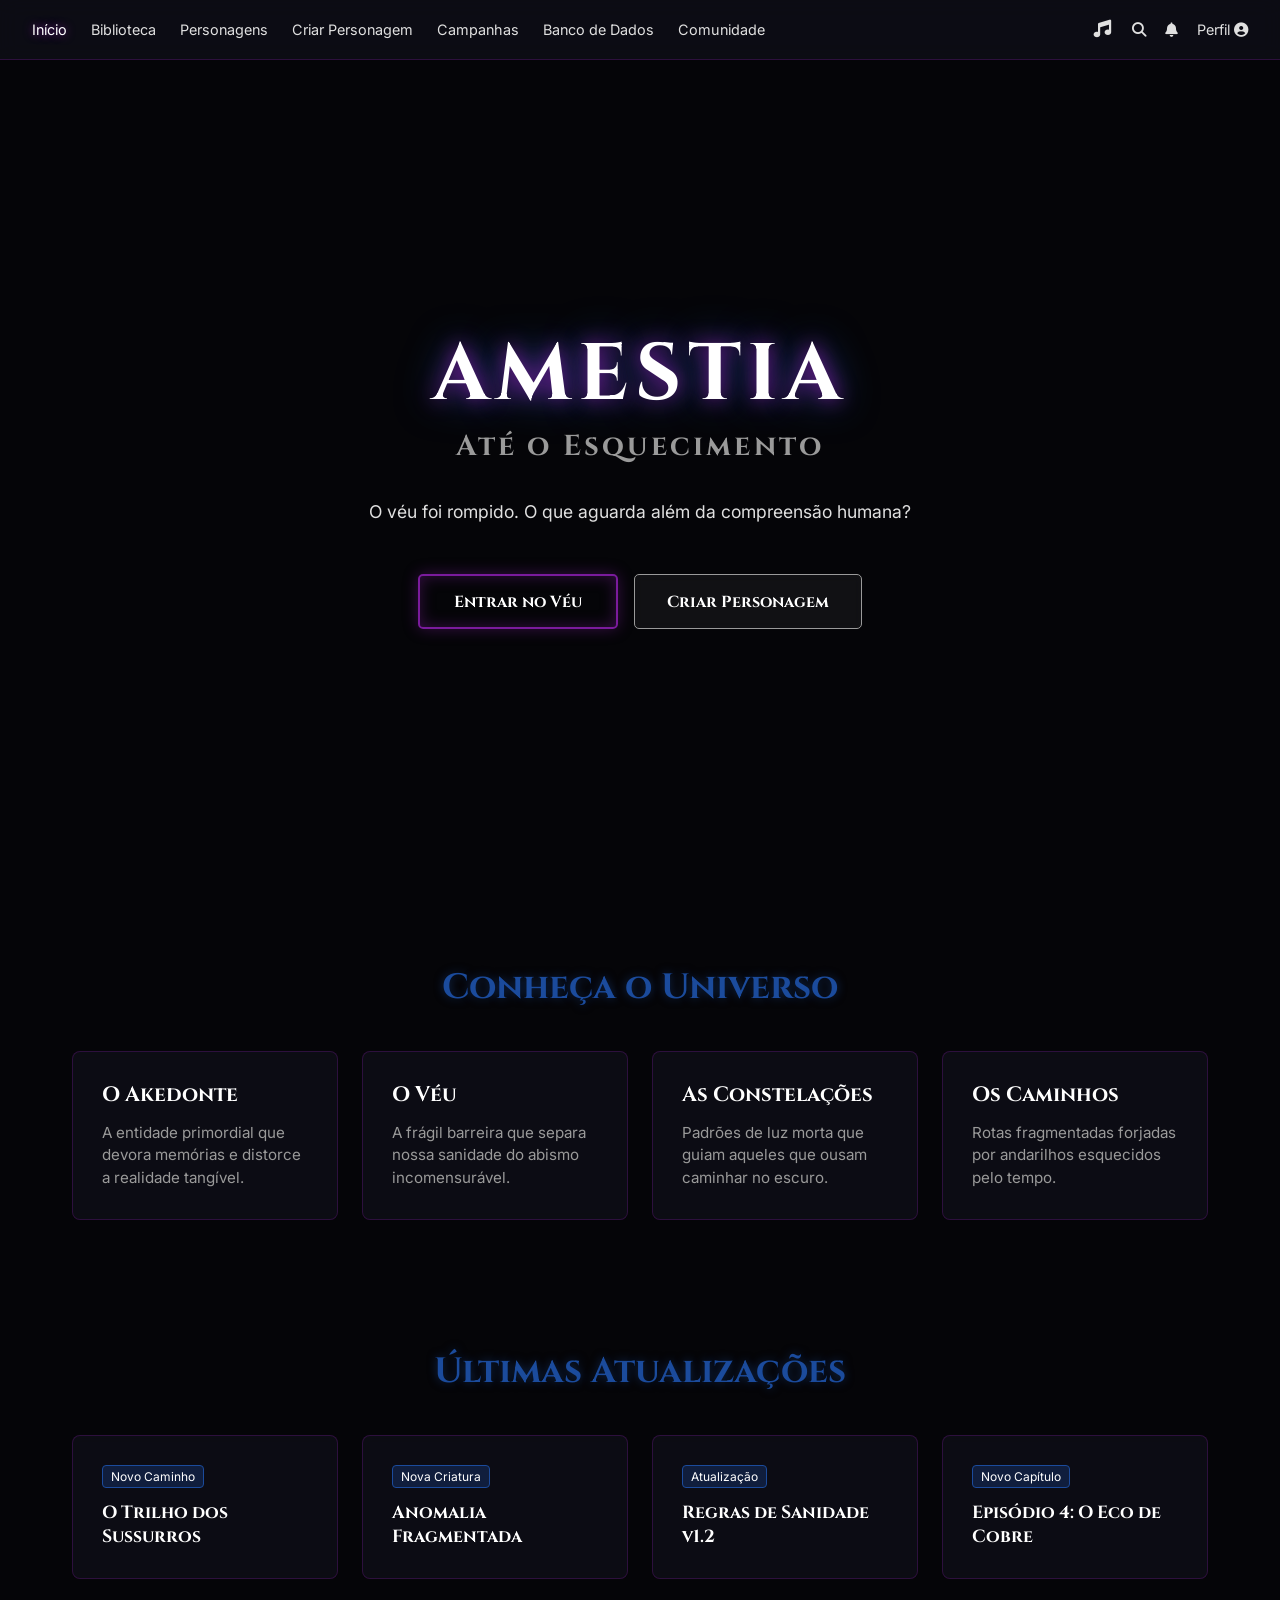
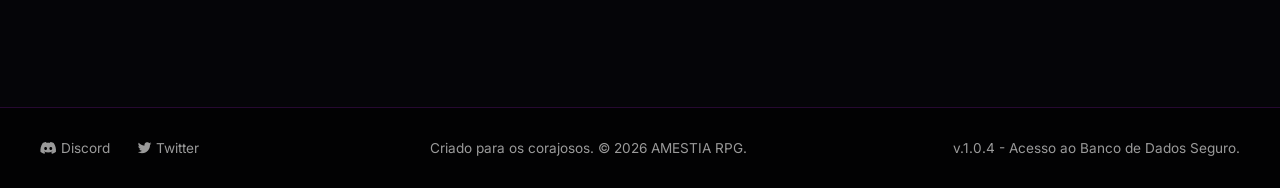
==== index.html @ f8dda33e "Add files via upload Primeiro Upload" ====
<!DOCTYPE html>
<html lang="pt-BR">
<head>
    <meta charset="UTF-8">
    <meta name="viewport" content="width=device-width, initial-scale=1.0">
    <title>AMESTIA - Até o Esquecimento</title>
    <link rel="stylesheet" href="style.css">
    <link href="https://fonts.googleapis.com/css2?family=Cinzel:wght@400;700;900&family=Inter:wght@300;400;600&display=swap" rel="stylesheet">
    <link rel="stylesheet" href="https://cdnjs.cloudflare.com/ajax/libs/font-awesome/6.4.0/css/all.min.css">
</head>
<body>
    <canvas id="particleCanvas"></canvas>

    <audio id="ambientMusic" loop>
        <source src="https://www.soundhelix.com/examples/mp3/SoundHelix-Song-16.mp3" type="audio/mpeg">
        Seu navegador não suporta o elemento de áudio.
    </audio>

<nav class="navbar">
    <div class="nav-left">
    <a href="index.html" class="active" data-lang="nav_inicio">Início</a>
    <a href="Biblioteca.html" data-lang="nav_biblioteca">Biblioteca</a>
    <a href="perfil.html" data-lang="nav_personagens">Personagens</a>
    <a href="Criador.html" data-lang="nav_criar">Criar Personagem</a>
    <a href="Campanhas.html" data-lang="nav_campanhas">Campanhas</a>
    <a href="BancoDeDados.html" data-lang="nav_banco">Banco de Dados</a>
    <a href="Comunidade.html" data-lang="nav_comunidade">Comunidade</a>
</div>
    <div class="nav-right">
        <button id="audioToggle" title="Mutar/Desmutar Música"><i class="fas fa-music"></i></button>
        <a href="#"><i class="fas fa-search"></i></a>
        <a href="#"><i class="fas fa-bell"></i></a>
        <!-- Atualizado para o arquivo da conta do usuário -->
        <a href="usuario.html" class="profile-link" id="nav-profile-link">Perfil <i class="fas fa-user-circle"></i></a>
    </div>
</nav>

    <header class="hero">
        <div class="hero-content">
            <h1 class="logo-title">AMESTIA</h1>
            <h2 class="logo-subtitle">Até o Esquecimento</h2>
            <p class="hero-text">O véu foi rompido. O que aguarda além da compreensão humana?</p>
            <div class="hero-buttons">
                <button class="btn-primary">Entrar no Véu</button>
                <button class="btn-secondary">Criar Personagem</button>
            </div>
        </div>
    </header>

    <section class="lore-section" id="universo">
        <h3 class="section-title">Conheça o Universo</h3>
        <div class="lore-grid">
            <div class="lore-card">
                <h4>O Akedonte</h4>
                <p>A entidade primordial que devora memórias e distorce a realidade tangível.</p>
            </div>
            <div class="lore-card">
                <h4>O Véu</h4>
                <p>A frágil barreira que separa nossa sanidade do abismo incomensurável.</p>
            </div>
            <div class="lore-card">
                <h4>As Constelações</h4>
                <p>Padrões de luz morta que guiam aqueles que ousam caminhar no escuro.</p>
            </div>
            <div class="lore-card">
                <h4>Os Caminhos</h4>
                <p>Rotas fragmentadas forjadas por andarilhos esquecidos pelo tempo.</p>
            </div>
        </div>
    </section>

    <section class="updates-section">
        <h3 class="section-title">Últimas Atualizações</h3>
        <div class="updates-grid">
            <div class="update-card">
                <span class="tag">Novo Caminho</span>
                <h4>O Trilho dos Sussurros</h4>
            </div>
            <div class="update-card">
                <span class="tag">Nova Criatura</span>
                <h4>Anomalia Fragmentada</h4>
            </div>
            <div class="update-card">
                <span class="tag">Atualização</span>
                <h4>Regras de Sanidade v1.2</h4>
            </div>
            <div class="update-card">
                <span class="tag">Novo Capítulo</span>
                <h4>Episódio 4: O Eco de Cobre</h4>
            </div>
        </div>
    </section>

    <footer>
        <div class="footer-content">
            <div class="socials">
                <a href="#"><i class="fab fa-discord"></i> Discord</a>
                <a href="#"><i class="fab fa-twitter"></i> Twitter</a>
            </div>
            <div class="credits">
                <p>Criado para os corajosos. © 2026 AMESTIA RPG.</p>
            </div>
            <div class="version">
                <p>v.1.0.4 - Acesso ao Banco de Dados Seguro.</p>
            </div>
        </div>
    </footer>

    <script src="script.js"></script>
</body>
</html>
---- style.css ----
/* Resets e Variáveis */
* {
    margin: 0;
    padding: 0;
    box-sizing: border-box;
}

:root {
    --bg-color: #050508;
    --text-primary: #e0e0e0;
    --text-secondary: #9a9a9a;
    --accent-purple: #7a1b9c;
    --accent-blue: #1b4b9c;
    --glass-bg: rgba(15, 15, 25, 0.75);
    --glass-border: rgba(122, 27, 156, 0.3);
}

body {
    background-color: var(--bg-color);
    color: var(--text-primary);
    font-family: 'Inter', sans-serif;
    overflow-x: hidden;
}

h1, h2, h3, h4 {
    font-family: 'Cinzel', serif;
}

/* Canvas de Partículas */
#particleCanvas {
    position: fixed;
    top: 0;
    left: 0;
    width: 100vw;
    height: 100vh;
    z-index: -1;
    pointer-events: none;
}

/* Menu Superior (Navbar) */
.navbar {
    position: fixed;
    top: 0;
    width: 100%;
    display: flex;
    justify-content: space-between;
    align-items: center;
    padding: 1.2rem 2rem;
    background: var(--glass-bg);
    backdrop-filter: blur(10px);
    -webkit-backdrop-filter: blur(10px);
    border-bottom: 1px solid var(--glass-border);
    z-index: 100;
}

.nav-left {
    display: flex;
    flex-wrap: wrap;
    gap: 1.5rem;
}

.navbar a {
    color: var(--text-primary);
    text-decoration: none;
    font-size: 0.9rem;
    transition: color 0.3s, text-shadow 0.3s;
}

.navbar a:hover, .navbar a.active {
    color: #fff;
    text-shadow: 0 0 10px var(--accent-purple);
}

.nav-right {
    display: flex;
    align-items: center;
    gap: 1.2rem;
}

.nav-right button {
    background: none;
    border: none;
    color: var(--text-primary);
    cursor: pointer;
    font-size: 1.1rem;
    transition: color 0.3s;
    padding: 0;
}

.nav-right button:hover {
    color: var(--accent-blue);
}

/* Banner Principal */
.hero {
    min-height: 100vh;
    display: flex;
    align-items: center;
    justify-content: center;
    text-align: center;
    padding: 120px 1.5rem 60px 1.5rem;
}

.hero-content {
    width: 100%;
    max-width: 800px;
}

.logo-title {
    font-size: 5rem;
    letter-spacing: 0.4rem;
    color: #fff;
    text-shadow: 0 0 20px var(--accent-purple), 0 0 40px var(--accent-blue);
    line-height: 1.1;
}

.logo-subtitle {
    font-size: 1.8rem;
    letter-spacing: 0.2rem;
    color: var(--text-secondary);
    margin-top: 0.5rem;
    margin-bottom: 2rem;
}

.hero-text {
    font-size: 1.1rem;
    margin-bottom: 3rem;
    max-width: 600px;
    margin-left: auto;
    margin-right: auto;
    line-height: 1.6;
}

/* Botões */
.hero-buttons {
    display: flex;
    gap: 1rem;
    justify-content: center;
    flex-wrap: wrap;
}

button.btn-primary, button.btn-secondary {
    padding: 0.9rem 2rem;
    font-family: 'Cinzel', serif;
    font-size: 1rem;
    font-weight: bold;
    cursor: pointer;
    border-radius: 5px;
    transition: all 0.3s ease;
    min-width: 200px;
}

.btn-primary {
    background: transparent;
    color: #fff;
    border: 2px solid var(--accent-purple);
    box-shadow: 0 0 15px rgba(122, 27, 156, 0.4) inset, 0 0 15px rgba(122, 27, 156, 0.4);
}

.btn-primary:hover {
    background: var(--accent-purple);
    box-shadow: 0 0 30px var(--accent-purple);
}

.btn-secondary {
    background: rgba(255, 255, 255, 0.05);
    color: #fff;
    border: 1px solid var(--text-secondary);
    backdrop-filter: blur(5px);
}

.btn-secondary:hover {
    background: rgba(255, 255, 255, 0.1);
    border-color: #fff;
}

/* Secções Gerais */
.lore-section, .updates-section {
    padding: 4rem 2rem;
    max-width: 1200px;
    margin: 0 auto;
}

.section-title {
    font-size: 2.2rem;
    margin-bottom: 2.5rem;
    text-align: center;
    color: var(--accent-blue);
    text-shadow: 0 0 10px rgba(27, 75, 156, 0.5);
}

/* Grid de Lore e Atualizações */
.lore-grid, .updates-grid {
    display: grid;
    grid-template-columns: repeat(auto-fit, minmax(250px, 1fr));
    gap: 1.5rem;
}

.lore-card, .update-card {
    background: var(--glass-bg);
    border: 1px solid var(--glass-border);
    padding: 1.8rem;
    border-radius: 8px;
    transition: transform 0.3s, box-shadow 0.3s;
    backdrop-filter: blur(5px);
}

.lore-card:hover, .update-card:hover {
    transform: translateY(-5px);
    box-shadow: 0 10px 20px rgba(122, 27, 156, 0.2);
    border-color: var(--accent-purple);
}

.lore-card h4 {
    font-size: 1.3rem;
    margin-bottom: 0.8rem;
    color: #fff;
}

.lore-card p {
    font-size: 0.95rem;
    color: var(--text-secondary);
    line-height: 1.5;
}

.update-card h4 {
    font-size: 1.1rem;
    color: #fff;
}

.update-card .tag {
    display: inline-block;
    font-size: 0.75rem;
    padding: 0.2rem 0.5rem;
    background: rgba(27, 75, 156, 0.3);
    border: 1px solid var(--accent-blue);
    border-radius: 4px;
    margin-bottom: 0.8rem;
    color: #fff;
}

/* Rodapé */
footer {
    border-top: 1px solid var(--glass-border);
    background: #020203;
    padding: 2rem;
    margin-top: 4rem;
}

.footer-content {
    display: flex;
    justify-content: space-between;
    align-items: center;
    max-width: 1200px;
    margin: 0 auto;
    font-size: 0.85rem;
    color: var(--text-secondary);
    gap: 1.5rem;
}

.socials a {
    color: var(--text-secondary);
    text-decoration: none;
    margin-right: 1.5rem;
    transition: color 0.3s;
}

.socials a:hover {
    color: var(--accent-purple);
}

/* ==========================================================================
   REGRAS DE OTIMIZAÇÃO PARA TELEMÓVEIS (MEDIA QUERIES)
   ========================================================================== */

@media (max-width: 768px) {
    /* Ajustes na Navbar para ecrãs pequenos */
    .navbar {
        flex-direction: column;
        gap: 1rem;
        padding: 1rem;
        position: relative; /* Evita sobrepor o conteúdo inicial no telemóvel */
    }

    .nav-left {
        justify-content: center;
        gap: 1rem;
    }

    .navbar a {
        font-size: 0.85rem;
    }

    .nav-right {
        width: 100%;
        justify-content: center;
        border-top: 1px solid rgba(255, 255, 255, 0.1);
        padding-top: 0.8rem;
    }

    /* Redução dos Títulos Principais */
    .hero {
        padding-top: 40px;
        min-height: calc(100vh - 120px);
    }

    .logo-title {
        font-size: 3rem;
        letter-spacing: 0.2rem;
    }

    .logo-subtitle {
        font-size: 1.3rem;
        letter-spacing: 0.1rem;
    }

    .hero-text {
        font-size: 1rem;
        margin-bottom: 2rem;
    }

    /* Botões empilhados em ecrãs muito pequenos */
    .hero-buttons {
        flex-direction: column;
        align-items: center;
    }

    button.btn-primary, button.btn-secondary {
        width: 100%;
        max-width: 280px;
    }

    /* Secções e Grelhas */
    .lore-section, .updates-section {
        padding: 3rem 1.5rem;
    }

    .section-title {
        font-size: 1.8rem;
        margin-bottom: 2rem;
    }

    .lore-grid, .updates-grid {
        grid-template-columns: 1fr; /* Força uma única coluna no telemóvel */
        gap: 1.2rem;
    }

    /* Rodapé Responsivo */
    .footer-content {
        flex-direction: column;
        text-align: center;
        gap: 1rem;
    }

    .socials a {
        margin: 0 0.7rem;
    }
}
/* =========================================
   TEMAS GLOBAIS
   ========================================= */

/* Tema Vermelho e Preto */
body.theme-red-black {
    --bg-color: #050000;
    --accent-purple: #c21807; /* Vermelho Sangue */
    --accent-blue: #5a0000;
    --glass-bg: rgba(15, 0, 0, 0.75);
    --glass-border: rgba(194, 24, 7, 0.3);
}

/* Tema Verde e Preto */
body.theme-green-black {
    --bg-color: #000500;
    --accent-purple: #00b33c; /* Verde Matrix */
    --accent-blue: #004d00;
    --glass-bg: rgba(0, 15, 0, 0.75);
    --glass-border: rgba(0, 179, 60, 0.3);
}

/* Tema Azul e Preto */
body.theme-blue-black {
    --bg-color: #000205;
    --accent-purple: #0073e6; /* Azul Elétrico */
    --accent-blue: #00264d;
    --glass-bg: rgba(0, 5, 15, 0.75);
    --glass-border: rgba(0, 115, 230, 0.3);
}
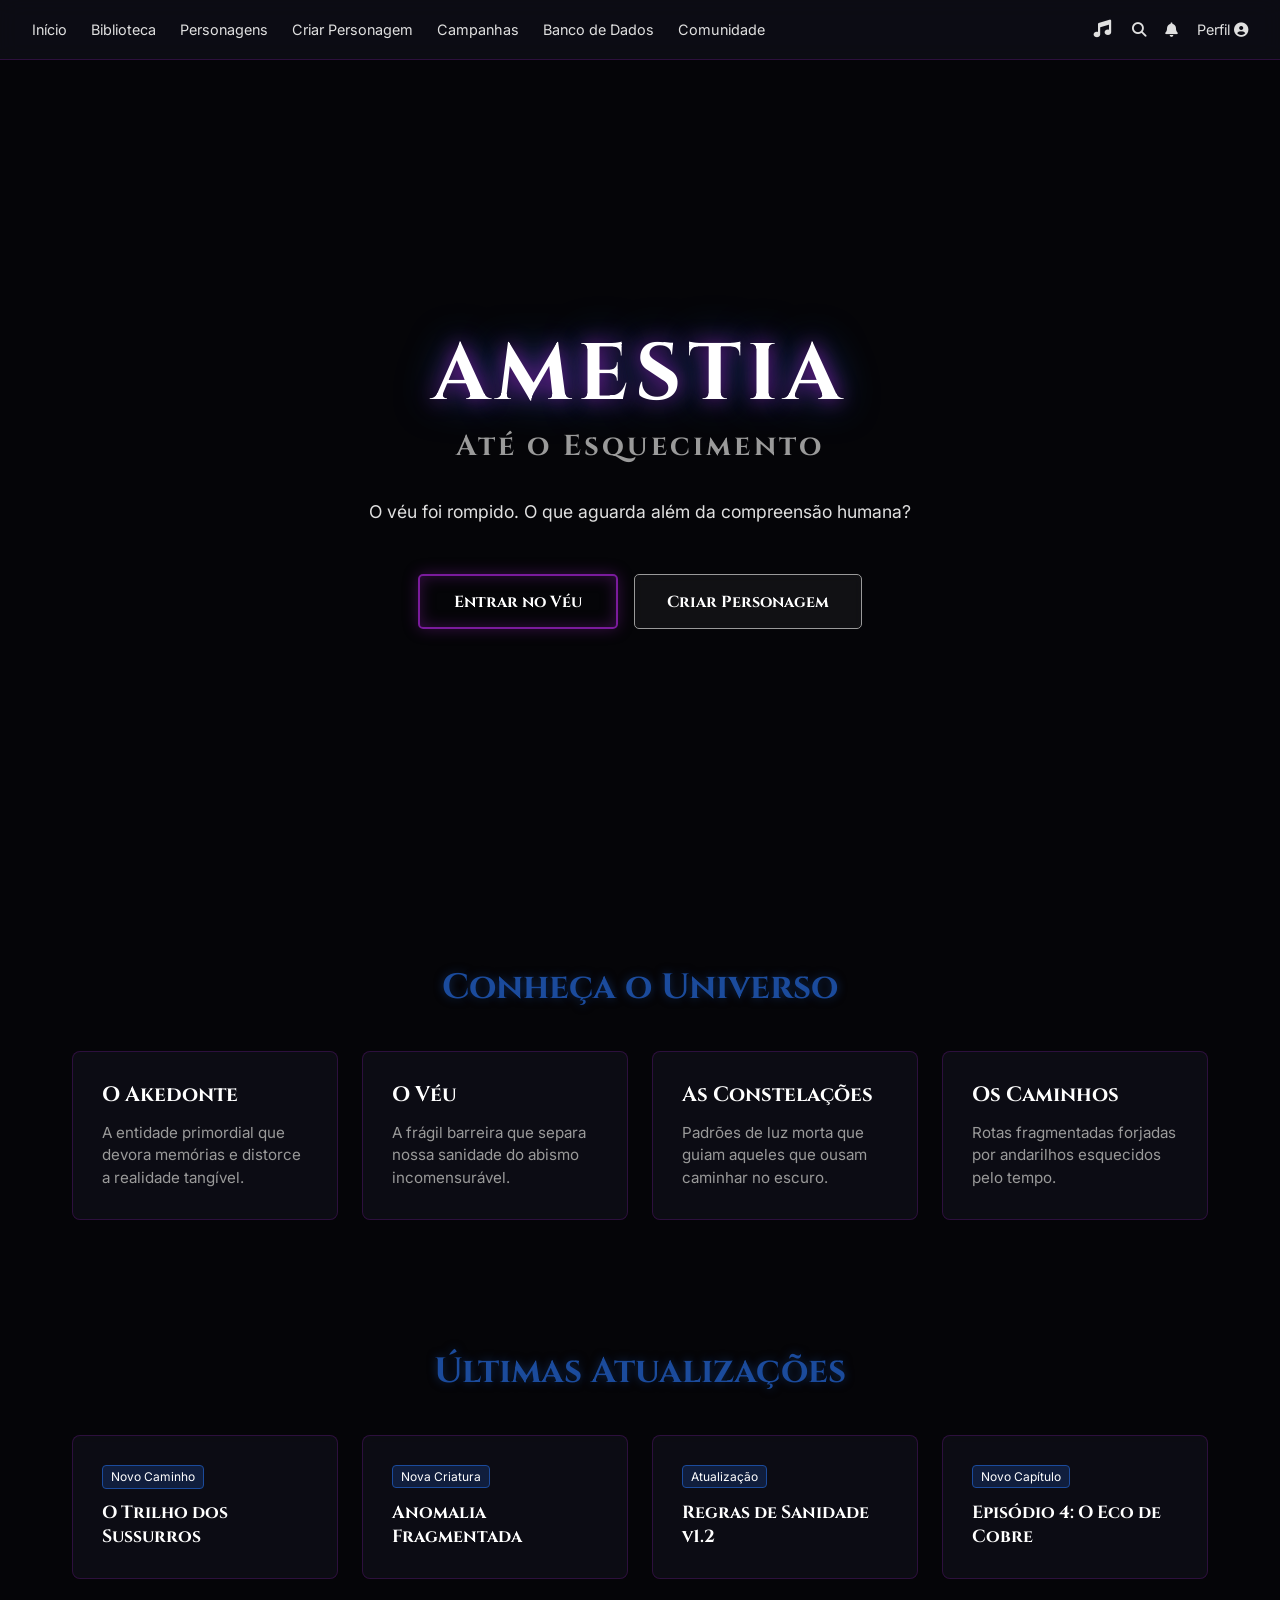
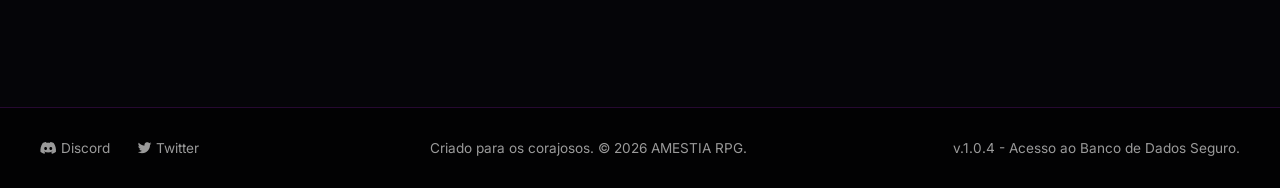
==== commit 09973750: "Add files via upload" ====
--- a/index.html
+++ b/index.html
@@ -16,24 +16,25 @@
         Seu navegador não suporta o elemento de áudio.
     </audio>
 
-<nav class="navbar">
-    <div class="nav-left">
-    <a href="index.html" class="active" data-lang="nav_inicio">Início</a>
-    <a href="Biblioteca.html" data-lang="nav_biblioteca">Biblioteca</a>
-    <a href="perfil.html" data-lang="nav_personagens">Personagens</a>
-    <a href="Criador.html" data-lang="nav_criar">Criar Personagem</a>
-    <a href="Campanhas.html" data-lang="nav_campanhas">Campanhas</a>
-    <a href="BancoDeDados.html" data-lang="nav_banco">Banco de Dados</a>
-    <a href="Comunidade.html" data-lang="nav_comunidade">Comunidade</a>
-</div>
-    <div class="nav-right">
-        <button id="audioToggle" title="Mutar/Desmutar Música"><i class="fas fa-music"></i></button>
-        <a href="#"><i class="fas fa-search"></i></a>
-        <a href="#"><i class="fas fa-bell"></i></a>
-        <!-- Atualizado para o arquivo da conta do usuário -->
-        <a href="usuario.html" class="profile-link" id="nav-profile-link">Perfil <i class="fas fa-user-circle"></i></a>
-    </div>
-</nav>
+    <nav class="navbar">
+        <div class="nav-left">
+            <a href="index.html" data-lang="nav_inicio">Início</a>
+            <a href="biblioteca.html" data-lang="nav_biblioteca">Biblioteca</a>
+            <a href="perfil.html" data-lang="nav_personagens">Personagens</a>
+            <a href="criador.html" data-lang="nav_criar">Criar Personagem</a>
+            <a href="campanhas.html" data-lang="nav_campanhas">Campanhas</a>
+            <a href="bancodedados.html" data-lang="nav_banco">Banco de Dados</a>
+            <a href="comunidade.html" data-lang="nav_comunidade">Comunidade</a>
+        </div>
+        
+        <!-- O bloco nav-right abaixo só precisa existir nas páginas que têm a busca, sino de notificação e o toggle de música, como o seu index.html. -->
+        <div class="nav-right">
+            <button id="audioToggle" title="Mutar/Desmutar Música"><i class="fas fa-music"></i></button>
+            <a href="#"><i class="fas fa-search"></i></a>
+            <a href="#"><i class="fas fa-bell"></i></a>
+            <a href="usuario.html" class="profile-link" id="nav-profile-link">Perfil <i class="fas fa-user-circle"></i></a>
+        </div>
+    </nav>
 
     <header class="hero">
         <div class="hero-content">
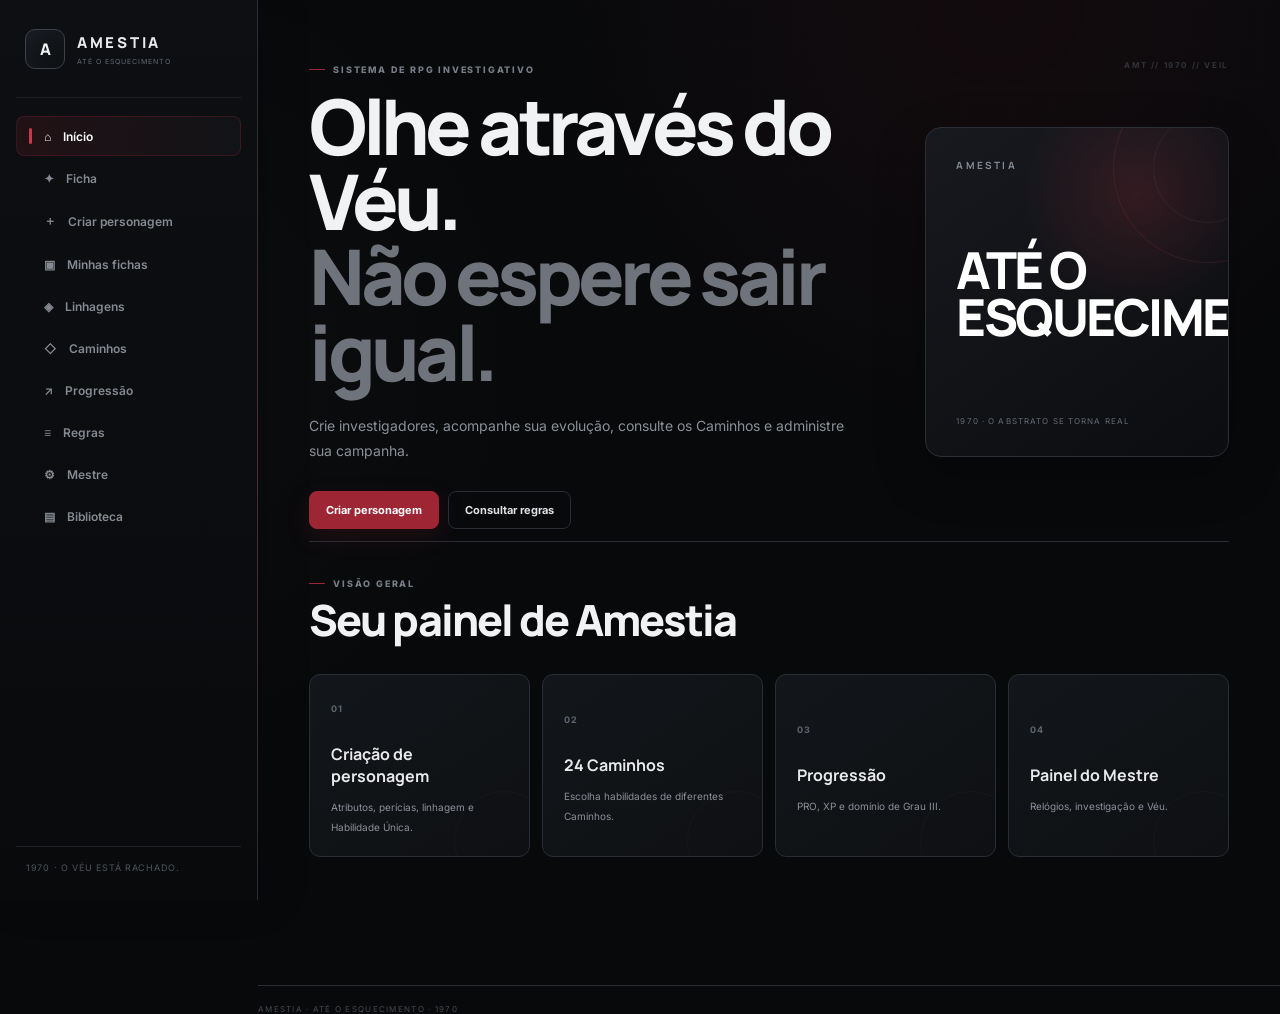
==== commit 4c632119: "Add files via upload" ====
--- a/index.html
+++ b/index.html
@@ -1,112 +1,1464 @@
 <!DOCTYPE html>
 <html lang="pt-BR">
+
 <head>
-    <meta charset="UTF-8">
-    <meta name="viewport" content="width=device-width, initial-scale=1.0">
-    <title>AMESTIA - Até o Esquecimento</title>
-    <link rel="stylesheet" href="style.css">
-    <link href="https://fonts.googleapis.com/css2?family=Cinzel:wght@400;700;900&family=Inter:wght@300;400;600&display=swap" rel="stylesheet">
-    <link rel="stylesheet" href="https://cdnjs.cloudflare.com/ajax/libs/font-awesome/6.4.0/css/all.min.css">
+<meta charset="UTF-8">
+<meta name="viewport" content="width=device-width, initial-scale=1.0">
+
+<title>Amestia — Até o Esquecimento</title>
+
+<link rel="preconnect" href="https://fonts.googleapis.com">
+<link rel="preconnect" href="https://fonts.gstatic.com" crossorigin>
+
+<link
+href="https://fonts.googleapis.com/css2?family=Inter:wght@400;500;600;700&family=Manrope:wght@600;700;800&display=swap"
+rel="stylesheet">
+
+<link rel="stylesheet" href="style.css">
+
 </head>
+
 <body>
-    <canvas id="particleCanvas"></canvas>
-
-    <audio id="ambientMusic" loop>
-        <source src="https://www.soundhelix.com/examples/mp3/SoundHelix-Song-16.mp3" type="audio/mpeg">
-        Seu navegador não suporta o elemento de áudio.
-    </audio>
-
-    <nav class="navbar">
-        <div class="nav-left">
-            <a href="index.html" data-lang="nav_inicio">Início</a>
-            <a href="biblioteca.html" data-lang="nav_biblioteca">Biblioteca</a>
-            <a href="perfil.html" data-lang="nav_personagens">Personagens</a>
-            <a href="criador.html" data-lang="nav_criar">Criar Personagem</a>
-            <a href="campanhas.html" data-lang="nav_campanhas">Campanhas</a>
-            <a href="bancodedados.html" data-lang="nav_banco">Banco de Dados</a>
-            <a href="comunidade.html" data-lang="nav_comunidade">Comunidade</a>
+
+<div class="app">
+
+<!-- =====================================================
+     SIDEBAR
+===================================================== -->
+
+<aside class="sidebar" id="sidebar">
+
+    <div class="brand">
+
+        <div class="brand-mark">
+            A
         </div>
-        
-        <!-- O bloco nav-right abaixo só precisa existir nas páginas que têm a busca, sino de notificação e o toggle de música, como o seu index.html. -->
-        <div class="nav-right">
-            <button id="audioToggle" title="Mutar/Desmutar Música"><i class="fas fa-music"></i></button>
-            <a href="#"><i class="fas fa-search"></i></a>
-            <a href="#"><i class="fas fa-bell"></i></a>
-            <a href="usuario.html" class="profile-link" id="nav-profile-link">Perfil <i class="fas fa-user-circle"></i></a>
+
+        <div>
+            <strong>AMESTIA</strong>
+            <span>ATÉ O ESQUECIMENTO</span>
         </div>
+
+    </div>
+
+
+    <nav class="nav">
+
+        <button class="nav-item active" data-tab="inicio">
+            ⌂
+            <span>Início</span>
+        </button>
+
+        <button class="nav-item" data-tab="ficha">
+            ✦
+            <span>Ficha</span>
+        </button>
+
+        <button class="nav-item" data-tab="criar-personagem">
+            ＋
+            <span>Criar personagem</span>
+        </button>
+
+        <button class="nav-item" data-tab="fichas">
+            ▣
+            <span>Minhas fichas</span>
+        </button>
+
+        <button class="nav-item" data-tab="linhagens">
+            ◈
+            <span>Linhagens</span>
+        </button>
+
+        <button class="nav-item" data-tab="caminhos">
+            ◇
+            <span>Caminhos</span>
+        </button>
+
+        <button class="nav-item" data-tab="progressao">
+            ↗
+            <span>Progressão</span>
+        </button>
+
+        <button class="nav-item" data-tab="regras">
+            ≡
+            <span>Regras</span>
+        </button>
+
+        <button class="nav-item" data-tab="mestre">
+            ⚙
+            <span>Mestre</span>
+        </button>
+
+        <button class="nav-item" data-tab="biblioteca">
+            ▤
+            <span>Biblioteca</span>
+        </button>
+
     </nav>
 
-    <header class="hero">
-        <div class="hero-content">
-            <h1 class="logo-title">AMESTIA</h1>
-            <h2 class="logo-subtitle">Até o Esquecimento</h2>
-            <p class="hero-text">O véu foi rompido. O que aguarda além da compreensão humana?</p>
-            <div class="hero-buttons">
-                <button class="btn-primary">Entrar no Véu</button>
-                <button class="btn-secondary">Criar Personagem</button>
+
+    <div class="sidebar-foot">
+        1970 · O Véu está rachado.
+    </div>
+
+</aside>
+
+
+<!-- =====================================================
+     CONTEÚDO
+===================================================== -->
+
+<main class="main">
+
+<header class="mobile-head">
+
+    <button
+        id="menuBtn"
+        class="icon-btn"
+    >
+        ☰
+    </button>
+
+    <strong>AMESTIA</strong>
+
+    <button
+        class="icon-btn"
+        data-tab="criar-personagem"
+    >
+        ＋
+    </button>
+
+</header>
+
+
+<!-- =====================================================
+     INÍCIO
+===================================================== -->
+
+<section id="inicio" class="tab active">
+
+    <div class="hero">
+
+        <div>
+
+            <span class="eyebrow">
+                SISTEMA DE RPG INVESTIGATIVO
+            </span>
+
+            <h1>
+                Olhe através do Véu.
+                <br>
+                <em>Não espere sair igual.</em>
+            </h1>
+
+            <p>
+                Crie investigadores, acompanhe sua evolução,
+                consulte os Caminhos e administre sua campanha.
+            </p>
+
+            <div class="hero-actions">
+
+                <button
+                    class="btn primary"
+                    data-tab="ficha"
+                >
+                    Criar personagem
+                </button>
+
+                <button
+                    class="btn ghost"
+                    data-tab="regras"
+                >
+                    Consultar regras
+                </button>
+
             </div>
+
         </div>
-    </header>
-
-    <section class="lore-section" id="universo">
-        <h3 class="section-title">Conheça o Universo</h3>
-        <div class="lore-grid">
-            <div class="lore-card">
-                <h4>O Akedonte</h4>
-                <p>A entidade primordial que devora memórias e distorce a realidade tangível.</p>
-            </div>
-            <div class="lore-card">
-                <h4>O Véu</h4>
-                <p>A frágil barreira que separa nossa sanidade do abismo incomensurável.</p>
-            </div>
-            <div class="lore-card">
-                <h4>As Constelações</h4>
-                <p>Padrões de luz morta que guiam aqueles que ousam caminhar no escuro.</p>
-            </div>
-            <div class="lore-card">
-                <h4>Os Caminhos</h4>
-                <p>Rotas fragmentadas forjadas por andarilhos esquecidos pelo tempo.</p>
-            </div>
+
+
+        <div class="hero-card">
+
+            <span>AMESTIA</span>
+
+            <b>
+                ATÉ O
+                <br>
+                ESQUECIMENTO
+            </b>
+
+            <small>
+                1970 · O ABSTRATO SE TORNA REAL
+            </small>
+
         </div>
-    </section>
-
-    <section class="updates-section">
-        <h3 class="section-title">Últimas Atualizações</h3>
-        <div class="updates-grid">
-            <div class="update-card">
-                <span class="tag">Novo Caminho</span>
-                <h4>O Trilho dos Sussurros</h4>
-            </div>
-            <div class="update-card">
-                <span class="tag">Nova Criatura</span>
-                <h4>Anomalia Fragmentada</h4>
-            </div>
-            <div class="update-card">
-                <span class="tag">Atualização</span>
-                <h4>Regras de Sanidade v1.2</h4>
-            </div>
-            <div class="update-card">
-                <span class="tag">Novo Capítulo</span>
-                <h4>Episódio 4: O Eco de Cobre</h4>
-            </div>
+
+    </div>
+
+
+    <div class="section-head">
+
+        <div>
+
+            <span class="eyebrow">
+                VISÃO GERAL
+            </span>
+
+            <h2>
+                Seu painel de Amestia
+            </h2>
+
         </div>
-    </section>
-
-    <footer>
-        <div class="footer-content">
-            <div class="socials">
-                <a href="#"><i class="fab fa-discord"></i> Discord</a>
-                <a href="#"><i class="fab fa-twitter"></i> Twitter</a>
-            </div>
-            <div class="credits">
-                <p>Criado para os corajosos. © 2026 AMESTIA RPG.</p>
-            </div>
-            <div class="version">
-                <p>v.1.0.4 - Acesso ao Banco de Dados Seguro.</p>
-            </div>
-        </div>
-    </footer>
-
-    <script src="script.js"></script>
+
+    </div>
+
+
+    <div class="dashboard-grid">
+
+        <button
+            class="dash-card"
+            data-tab="criar-personagem"
+        >
+
+            <span>01</span>
+
+            <b>
+                Criação de personagem
+            </b>
+
+            <small>
+                Atributos, perícias,
+                linhagem e Habilidade Única.
+            </small>
+
+        </button>
+
+
+        <button
+            class="dash-card"
+            data-tab="caminhos"
+        >
+
+            <span>02</span>
+
+            <b>
+                24 Caminhos
+            </b>
+
+            <small>
+                Escolha habilidades de diferentes Caminhos.
+            </small>
+
+        </button>
+
+
+        <button
+            class="dash-card"
+            data-tab="progressao"
+        >
+
+            <span>03</span>
+
+            <b>
+                Progressão
+            </b>
+
+            <small>
+                PRO, XP e domínio de Grau III.
+            </small>
+
+        </button>
+
+
+        <button
+            class="dash-card"
+            data-tab="mestre"
+        >
+
+            <span>04</span>
+
+            <b>
+                Painel do Mestre
+            </b>
+
+            <small>
+                Relógios, investigação e Véu.
+            </small>
+
+        </button>
+
+    </div>
+
+</section>
+
+
+<!-- =====================================================
+     CRIAÇÃO DE PERSONAGEM
+===================================================== -->
+
+<section id="criar-personagem" class="tab">
+
+<div id="editorBundle" class="editor-bundle">
+
+<div class="section-head">
+
+    <div>
+
+        <span class="eyebrow">
+            INVESTIGADOR
+        </span>
+
+        <h2>
+            Ficha de personagem
+        </h2>
+
+        <p>
+            Todos os valores derivados são recalculados automaticamente.
+        </p>
+
+    </div>
+
+
+    <div class="head-actions">
+
+        <button
+            class="btn ghost"
+            id="newSheet"
+        >
+            Nova ficha
+        </button>
+
+        <button
+            class="btn primary"
+            id="saveSheet"
+        >
+            Salvar
+        </button>
+
+    </div>
+
+</div>
+
+
+<div class="sheet-layout">
+
+
+<div class="sheet-main">
+
+
+<!-- IDENTIDADE -->
+
+<div class="panel">
+
+<div class="panel-title">
+
+    <span>01</span>
+
+    <h3>
+        Identidade
+    </h3>
+
+</div>
+
+
+<div class="grid-2">
+
+<label>
+    Nome
+    <input
+        id="nome"
+        placeholder="Nome do investigador"
+    >
+</label>
+
+
+<label>
+    Jogador
+    <input
+        id="jogador"
+        placeholder="Nome do jogador"
+    >
+</label>
+
+
+<label>
+    Idade
+    <input
+        id="idade"
+        type="number"
+        min="0"
+        placeholder="Idade"
+    >
+</label>
+
+
+<label>
+    Profissão / Histórico
+    <input
+        id="historico"
+        placeholder="Ex.: Jornalista"
+    >
+</label>
+
+
+<label>
+    Linhagem
+
+    <select id="linhagem">
+
+        <option value="">
+            Selecione...
+        </option>
+
+    </select>
+
+</label>
+
+
+<label>
+    Atributo-Guia
+
+    <select id="guia">
+
+        <option value="cognicao">
+            Cognição
+        </option>
+
+        <option value="presenca">
+            Presença
+        </option>
+
+    </select>
+
+</label>
+
+
+<label class="full">
+
+    Descrição
+
+    <textarea
+        id="descricao"
+        rows="4"
+        placeholder="Aparência, personalidade, objetivos..."
+    ></textarea>
+
+</label>
+
+</div>
+
+</div>
+
+
+<!-- ATRIBUTOS -->
+
+<div class="panel">
+
+<div class="panel-title">
+
+    <span>02</span>
+
+    <h3>
+        Atributos
+    </h3>
+
+    <small>
+        9 pontos · máximo 4
+    </small>
+
+</div>
+
+<div
+    id="attrGrid"
+    class="attr-grid"
+></div>
+
+<div
+    id="attrNotice"
+    class="notice"
+></div>
+
+</div>
+
+
+<!-- PERÍCIAS -->
+
+<div class="panel">
+
+<div class="panel-title">
+
+    <span>03</span>
+
+    <h3>
+        Perícias
+    </h3>
+
+    <small>
+        15 pontos · Humanos 18
+    </small>
+
+</div>
+
+<div
+    id="skillGrid"
+    class="skill-grid"
+></div>
+
+<div
+    id="skillNotice"
+    class="notice"
+></div>
+
+</div>
+
+
+<!-- ÂNCORAS -->
+
+<div class="panel">
+
+<div class="panel-title">
+
+    <span>04</span>
+
+    <h3>
+        As três Âncoras
+    </h3>
+
+    <small>
+        Aquilo que mantém o investigador ligado à realidade.
+    </small>
+
+</div>
+
+
+<div class="anchor-grid">
+
+
+<div class="anchor-card">
+
+    <strong>
+        Âncora I
+    </strong>
+
+    <input
+        id="ancora1Nome"
+        placeholder="Nome"
+    >
+
+    <textarea
+        id="ancora1Desc"
+        placeholder="O que representa e por que importa?"
+    ></textarea>
+
+</div>
+
+
+<div class="anchor-card">
+
+    <strong>
+        Âncora II
+    </strong>
+
+    <input
+        id="ancora2Nome"
+        placeholder="Nome"
+    >
+
+    <textarea
+        id="ancora2Desc"
+        placeholder="O que representa e por que importa?"
+    ></textarea>
+
+</div>
+
+
+<div class="anchor-card">
+
+    <strong>
+        Âncora III
+    </strong>
+
+    <input
+        id="ancora3Nome"
+        placeholder="Nome"
+    >
+
+    <textarea
+        id="ancora3Desc"
+        placeholder="O que representa e por que importa?"
+    ></textarea>
+
+</div>
+
+
+</div>
+
+</div>
+
+
+<!-- HABILIDADE ÚNICA -->
+
+<div class="panel">
+
+<div class="panel-title">
+
+    <span>05</span>
+
+    <h3>
+        Habilidade Única
+    </h3>
+
+    <small>
+        Gatilho + Efeito + Tributo
+    </small>
+
+</div>
+
+
+<div class="grid-2">
+
+<label>
+
+    Gatilho
+
+    <textarea
+        id="gatilho"
+        rows="4"
+        placeholder="Quando a habilidade pode ser usada?"
+    ></textarea>
+
+</label>
+
+
+<label>
+
+    Efeito
+
+    <textarea
+        id="efeito"
+        rows="4"
+        placeholder="O que ela faz?"
+    ></textarea>
+
+</label>
+
+
+<label class="full">
+
+    Tributo
+
+    <textarea
+        id="tributo"
+        rows="3"
+        placeholder="Qual é o preço?"
+    ></textarea>
+
+</label>
+
+</div>
+
+</div>
+
+
+<!-- EQUIPAMENTO -->
+
+<div class="panel">
+
+<div class="panel-title">
+
+    <span>06</span>
+
+    <h3>
+        Equipamento
+    </h3>
+
+</div>
+
+
+<textarea
+    id="equipamento"
+    rows="6"
+    placeholder="Armas, itens, ferramentas, relíquias..."
+></textarea>
+
+</div>
+
+
+<!-- RECURSOS ATUAIS -->
+
+<div class="panel">
+
+<div class="panel-title">
+
+    <span>07</span>
+
+    <h3>
+        Recursos atuais
+    </h3>
+
+</div>
+
+
+<div class="resource-grid">
+
+
+<label>
+    PV atual
+    <input
+        id="pvAtual"
+        type="number"
+        min="0"
+    >
+</label>
+
+
+<label>
+    Estabilidade atual
+    <input
+        id="estabilidadeAtual"
+        type="number"
+        min="0"
+    >
+</label>
+
+
+<label>
+    Fluxo atual
+    <input
+        id="fluxoAtual"
+        type="number"
+        min="0"
+    >
+</label>
+
+
+<label>
+    PRO
+    <input
+        id="pro"
+        type="number"
+        min="0"
+    >
+</label>
+
+
+<label>
+    XP
+    <input
+        id="xp"
+        type="number"
+        min="0"
+    >
+</label>
+
+
+</div>
+
+</div>
+
+
+</div>
+
+
+<!-- LADO DIREITO -->
+
+<aside class="sheet-side">
+
+
+<div class="derived-card">
+
+<div class="derived-head">
+
+<span>
+CALCULADO
+</span>
+
+<b>
+Valores derivados
+</b>
+
+</div>
+
+
+<div class="derived-grid">
+
+
+<div>
+<small>PV MÁX.</small>
+<strong id="pvMax">20</strong>
+<em>
+20 + Vigor × 3
+</em>
+</div>
+
+
+<div>
+<small>ESTABILIDADE</small>
+<strong id="estabilidadeMax">20</strong>
+<em>
+20 + Vontade × 2 + Cognição
+</em>
+</div>
+
+
+<div>
+<small>FLUXO</small>
+<strong id="fluxoMax">10</strong>
+<em id="fluxoFormula">
+10 + Cognição × 2
+</em>
+</div>
+
+
+<div>
+<small>DEFESA</small>
+<strong id="defesa">8</strong>
+<em>
+8 + Agilidade + Proteção
+</em>
+</div>
+
+
+<div>
+<small>INICIATIVA</small>
+<strong id="iniciativa">
+1d20 + 0
+</strong>
+<em>
+1d20 + Percepção + Prontidão
+</em>
+</div>
+
+
+<div>
+<small>MOVIMENTO</small>
+<strong id="movimento">
+8 m
+</strong>
+<em>
+8 + Agilidade
+</em>
+</div>
+
+
+</div>
+
+</div>
+
+
+<div class="derived-card compact">
+
+<div class="derived-head">
+
+<span>
+LINHAGEM
+</span>
+
+<b id="lineageTitle">
+Nenhuma
+</b>
+
+</div>
+
+<p id="lineageText">
+Selecione uma linhagem.
+</p>
+
+</div>
+
+
+<div class="derived-card compact">
+
+<div class="derived-head">
+
+<span>
+CAMINHOS
+</span>
+
+<b id="grausIII">
+0 / 2
+</b>
+
+</div>
+
+<p>
+Você pode aprender habilidades de vários Caminhos,
+mas apenas dois podem alcançar o Grau III.
+</p>
+
+<button
+class="btn ghost full-btn"
+data-tab="progressao"
+>
+Gerenciar progressão
+</button>
+
+</div>
+
+
+</aside>
+
+</div>
+
+</div>
+
+</section>
+
+
+<!-- =====================================================
+     FICHA / VISUALIZAÇÃO
+===================================================== -->
+
+<section id="ficha" class="tab">
+
+<div class="section-head">
+    <div>
+        <span class="eyebrow">INVESTIGADOR</span>
+        <h2>Ficha de personagem</h2>
+        <p>Visualização da ficha atual. Você pode editar diretamente esta tela.</p>
+    </div>
+
+    <div class="head-actions">
+
+        <button
+            class="btn ghost"
+            id="backToSheets"
+        >
+            Minhas fichas
+        </button>
+
+        <button
+            class="btn primary"
+            id="editSheet"
+        >
+            Editar ficha
+        </button>
+
+    </div>
+</div>
+
+
+<div
+    id="sheetViewer"
+    class="sheet-viewer"
+></div>
+
+
+<div
+    id="sheetEditorMount"
+    class="sheet-editor-mount"
+></div>
+
+</section>
+
+
+<!-- =====================================================
+     FICHAS
+===================================================== -->
+
+<section id="fichas" class="tab">
+
+<div class="section-head">
+
+<div>
+
+<span class="eyebrow">
+ARQUIVO PESSOAL
+</span>
+
+<h2>
+Minhas fichas
+</h2>
+
+<p>
+Fichas armazenadas neste dispositivo.
+</p>
+
+</div>
+
+<button
+class="btn primary"
+data-tab="criar-personagem"
+>
+＋ Nova ficha
+</button>
+
+</div>
+
+
+<div
+id="savedSheets"
+class="saved-grid"
+></div>
+
+</section>
+
+
+<!-- =====================================================
+     LINHAGENS
+===================================================== -->
+
+<section id="linhagens" class="tab">
+
+<div class="section-head">
+
+<div>
+
+<span class="eyebrow">
+ORIGENS
+</span>
+
+<h2>
+Linhagens
+</h2>
+
+<p>
+A linhagem define aquilo que o personagem é.
+</p>
+
+</div>
+
+</div>
+
+
+<div
+id="lineageGrid"
+class="catalog-grid"
+></div>
+
+</section>
+
+
+<!-- =====================================================
+     CAMINHOS
+===================================================== -->
+
+<section id="caminhos" class="tab">
+
+<div class="section-head">
+
+<div>
+
+<span class="eyebrow">
+APOTEOSE
+</span>
+
+<h2>
+Os 24 Caminhos
+</h2>
+
+<p>
+Conheça os Caminhos e consulte suas habilidades.
+</p>
+
+</div>
+
+</div>
+
+
+<div class="path-toolbar">
+
+<input
+id="pathSearch"
+placeholder="Pesquisar Caminho ou habilidade..."
+>
+
+
+<select id="pathGradeFilter">
+
+<option value="all">
+Todos os Graus
+</option>
+
+<option value="I">
+Grau I
+</option>
+
+<option value="II">
+Grau II
+</option>
+
+<option value="III">
+Grau III
+</option>
+
+</select>
+
+</div>
+
+
+<div
+id="pathGrid"
+class="path-grid"
+></div>
+
+</section>
+
+
+<!-- =====================================================
+     PROGRESSÃO
+===================================================== -->
+
+<section id="progressao" class="tab">
+
+<div class="section-head">
+
+<div>
+
+<span class="eyebrow">
+EVOLUÇÃO
+</span>
+
+<h2>
+Progressão
+</h2>
+
+<p>
+Gaste PRO para adquirir habilidades dos Caminhos.
+</p>
+
+</div>
+
+</div>
+
+
+<div class="progress-header">
+
+<div class="progress-resource">
+
+<span>
+PRO DISPONÍVEL
+</span>
+
+<strong id="progressPRO">
+0
+</strong>
+
+</div>
+
+
+<div class="progress-resource">
+
+<span>
+GRAUS III
+</span>
+
+<strong id="progressIII">
+0 / 2
+</strong>
+
+</div>
+
+</div>
+
+
+<div
+id="progressPathGrid"
+class="progress-path-grid"
+></div>
+
+</section>
+
+
+<!-- =====================================================
+     REGRAS
+===================================================== -->
+
+<section id="regras" class="tab">
+
+<div class="section-head">
+
+<div>
+
+<span class="eyebrow">
+CONSULTA
+</span>
+
+<h2>
+Regras de Amestia
+</h2>
+
+<p>
+Consulta rápida das regras.
+</p>
+
+</div>
+
+</div>
+
+
+<div class="rule-layout">
+
+<div
+id="ruleNav"
+class="rule-nav"
+></div>
+
+<div
+id="ruleContent"
+class="rule-content"
+></div>
+
+</div>
+
+</section>
+
+
+<!-- =====================================================
+     MESTRE
+===================================================== -->
+
+<section id="mestre" class="tab">
+
+<div class="section-head">
+
+<div>
+
+<span class="eyebrow">
+MESTRE
+</span>
+
+<h2>
+Painel do Mestre
+</h2>
+
+<p>
+Ferramentas para conduzir investigações.
+</p>
+
+</div>
+
+</div>
+
+
+<!-- DENSIDADE -->
+
+<div class="panel">
+
+<div class="panel-title">
+
+<span>
+01
+</span>
+
+<h3>
+Densidade do Véu
+</h3>
+
+</div>
+
+
+<div class="veil-control">
+
+<button
+class="veil-btn"
+data-veil="-1"
+>
+−
+</button>
+
+
+<strong id="veilLevel">
+DV 0
+</strong>
+
+
+<button
+class="veil-btn"
+data-veil="1"
+>
++
+</button>
+
+</div>
+
+
+<p id="veilDescription">
+Realidade normal.
+</p>
+
+</div>
+
+
+<!-- RELÓGIOS -->
+
+<div class="panel">
+
+<div class="panel-title">
+
+<span>
+02
+</span>
+
+<h3>
+Relógios das Sombras
+</h3>
+
+</div>
+
+
+<div class="clock-create">
+
+<input
+id="clockName"
+placeholder="Nome do relógio"
+>
+
+
+<select id="clockSize">
+
+<option value="4">
+4 segmentos
+</option>
+
+<option value="6">
+6 segmentos
+</option>
+
+<option value="8">
+8 segmentos
+</option>
+
+</select>
+
+
+<button
+id="createClock"
+class="btn primary"
+>
+Criar
+</button>
+
+</div>
+
+
+<div
+id="clockGrid"
+class="clock-grid"
+></div>
+
+</div>
+
+
+<!-- INVESTIGAÇÃO -->
+
+<div class="panel">
+
+<div class="panel-title">
+
+<span>
+03
+</span>
+
+<h3>
+Investigação
+</h3>
+
+</div>
+
+
+<div class="investigation-grid">
+
+<label>
+Mistério
+<textarea
+id="misterio"
+rows="4"
+></textarea>
+</label>
+
+
+<label>
+Ameaça
+<textarea
+id="ameaca"
+rows="4"
+></textarea>
+</label>
+
+
+<label>
+Pistas essenciais
+<textarea
+id="pistas"
+rows="4"
+></textarea>
+</label>
+
+
+<label>
+Consequência
+<textarea
+id="consequencia"
+rows="4"
+></textarea>
+</label>
+
+</div>
+
+</div>
+
+
+</section>
+
+
+<!-- =====================================================
+     BIBLIOTECA
+===================================================== -->
+
+<section id="biblioteca" class="tab">
+
+<div class="section-head">
+
+<div>
+
+<span class="eyebrow">
+ARQUIVO
+</span>
+
+<h2>
+Biblioteca
+</h2>
+
+<p>
+Consulta organizada do livro.
+</p>
+
+</div>
+
+</div>
+
+
+<div
+id="libraryGrid"
+class="library-grid"
+></div>
+
+</section>
+
+
+<footer>
+
+AMESTIA · ATÉ O ESQUECIMENTO · 1970
+
+</footer>
+
+
+</main>
+
+</div>
+
+
+<!-- =====================================================
+     JAVASCRIPT
+===================================================== -->
+
+<script src="dados.js"></script>
+<script src="caminhos.js"></script>
+<script src="ficha.js"></script>
+<script src="mestre.js"></script>
+<script src="app.js"></script>
+
 </body>
-</html>
+
+</html>
--- a/style.css
+++ b/style.css
@@ -1,388 +1,2368 @@
-/* Resets e Variáveis */
-* {
+/* =========================================================
+   AMESTIA — INTERFACE // ARQUIVO DO VÉU
+   Redesign visual completo
+========================================================= */
+
+*,
+*::before,
+*::after {
+    box-sizing: border-box;
+}
+
+:root {
+    --bg: #08090b;
+    --bg-soft: #0d0f12;
+    --surface: #111317;
+    --surface-2: #15181d;
+    --surface-3: #191d23;
+    --text: #e8e9eb;
+    --muted: #8b9098;
+    --muted-2: #626872;
+    --line: #292d34;
+    --line-soft: #1d2026;
+    --accent: #9e2634;
+    --accent-bright: #c53b4a;
+    --accent-soft: rgba(158, 38, 52, .13);
+    --dark: #0b0c0f;
+    --max: 1480px;
+    --radius: 12px;
+    --shadow: 0 18px 50px rgba(0,0,0,.28);
+}
+
+html {
+    background: var(--bg);
+    color-scheme: dark;
+    scroll-behavior: smooth;
+}
+
+body {
     margin: 0;
-    padding: 0;
-    box-sizing: border-box;
-}
-
-:root {
-    --bg-color: #050508;
-    --text-primary: #e0e0e0;
-    --text-secondary: #9a9a9a;
-    --accent-purple: #7a1b9c;
-    --accent-blue: #1b4b9c;
-    --glass-bg: rgba(15, 15, 25, 0.75);
-    --glass-border: rgba(122, 27, 156, 0.3);
-}
-
-body {
-    background-color: var(--bg-color);
-    color: var(--text-primary);
-    font-family: 'Inter', sans-serif;
-    overflow-x: hidden;
-}
-
-h1, h2, h3, h4 {
-    font-family: 'Cinzel', serif;
-}
-
-/* Canvas de Partículas */
-#particleCanvas {
+    min-height: 100vh;
+    background:
+        radial-gradient(circle at 78% 0%, rgba(158,38,52,.07), transparent 28rem),
+        radial-gradient(circle at 10% 35%, rgba(255,255,255,.018), transparent 26rem),
+        var(--bg);
+    color: var(--text);
+    font-family: Inter, system-ui, sans-serif;
+}
+
+body::before {
+    content: "";
     position: fixed;
+    inset: 0;
+    pointer-events: none;
+    opacity: .025;
+    background-image:
+        linear-gradient(rgba(255,255,255,.4) 1px, transparent 1px),
+        linear-gradient(90deg, rgba(255,255,255,.4) 1px, transparent 1px);
+    background-size: 42px 42px;
+    mask-image: linear-gradient(to bottom, black, transparent 80%);
+    z-index: 0;
+}
+
+button,
+input,
+select,
+textarea {
+    font: inherit;
+}
+
+button {
+    -webkit-tap-highlight-color: transparent;
+}
+
+.app {
+    display: flex;
+    min-height: 100vh;
+    position: relative;
+    z-index: 1;
+}
+
+/* =========================================================
+   SIDEBAR
+========================================================= */
+
+.sidebar {
+    width: 258px;
+    position: fixed;
+    inset: 0 auto 0 0;
+    background:
+        linear-gradient(180deg, #0d0f12 0%, #090a0c 100%);
+    color: var(--text);
+    padding: 24px 16px;
+    display: flex;
+    flex-direction: column;
+    z-index: 50;
+    border-right: 1px solid var(--line);
+    box-shadow: 12px 0 40px rgba(0,0,0,.16);
+}
+
+.sidebar::after {
+    content: "";
+    position: absolute;
     top: 0;
-    left: 0;
-    width: 100vw;
-    height: 100vh;
-    z-index: -1;
-    pointer-events: none;
-}
-
-/* Menu Superior (Navbar) */
-.navbar {
-    position: fixed;
+    right: -1px;
+    width: 1px;
+    height: 100%;
+    background: linear-gradient(
+        transparent,
+        var(--accent),
+        transparent
+    );
+    opacity: .35;
+}
+
+.brand {
+    display: flex;
+    align-items: center;
+    gap: 12px;
+    padding: 5px 9px 28px;
+    border-bottom: 1px solid var(--line-soft);
+}
+
+.brand-mark {
+    width: 40px;
+    height: 40px;
+    border: 1px solid #3c4149;
+    border-radius: 10px;
+    display: grid;
+    place-items: center;
+    background:
+        linear-gradient(135deg, #171a20, #0c0e11);
+    color: #f1f1f2;
+    font: 800 16px Manrope, sans-serif;
+    box-shadow: inset 0 0 20px rgba(255,255,255,.025);
+}
+
+.brand strong {
+    display: block;
+    font: 800 15px Manrope, sans-serif;
+    letter-spacing: .18em;
+}
+
+.brand span {
+    display: block;
+    color: var(--muted-2);
+    font-size: 7px;
+    letter-spacing: .14em;
+    margin-top: 4px;
+}
+
+.nav {
+    display: grid;
+    gap: 3px;
+    margin-top: 18px;
+}
+
+.nav-item {
+    position: relative;
+    border: 1px solid transparent;
+    background: transparent;
+    color: #858a92;
+    text-align: left;
+    padding: 11px 12px;
+    border-radius: 8px;
+    display: flex;
+    gap: 12px;
+    align-items: center;
+    font: 600 12px Inter, sans-serif;
+    cursor: pointer;
+    transition:
+        background .18s ease,
+        color .18s ease,
+        border-color .18s ease,
+        transform .18s ease;
+}
+
+.nav-item::before {
+    content: "";
+    width: 3px;
+    height: 0;
+    border-radius: 3px;
+    background: var(--accent-bright);
+    transition: height .18s ease;
+}
+
+.nav-item:hover {
+    background: rgba(255,255,255,.035);
+    color: #d9dce0;
+    border-color: var(--line-soft);
+}
+
+.nav-item.active {
+    background: linear-gradient(
+        90deg,
+        rgba(158,38,52,.15),
+        rgba(255,255,255,.025)
+    );
+    color: #fff;
+    border-color: rgba(158,38,52,.25);
+}
+
+.nav-item.active::before {
+    height: 16px;
+}
+
+.sidebar-foot {
+    margin-top: auto;
+    padding: 15px 10px 3px;
+    border-top: 1px solid var(--line-soft);
+    color: #4f545c;
+    font-size: 9px;
+    letter-spacing: .08em;
+    text-transform: uppercase;
+}
+
+/* =========================================================
+   MAIN
+========================================================= */
+
+.main {
+    margin-left: 258px;
+    width: calc(100% - 258px);
+    min-height: 100vh;
+}
+
+.mobile-head {
+    display: none;
+}
+
+.tab {
+    display: none;
+    max-width: var(--max);
+    margin: auto;
+    padding: 42px clamp(20px, 4vw, 64px) 90px;
+    animation: tabIn .25s ease both;
+}
+
+.tab.active {
+    display: block;
+}
+
+@keyframes tabIn {
+    from {
+        opacity: 0;
+        transform: translateY(5px);
+    }
+    to {
+        opacity: 1;
+        transform: translateY(0);
+    }
+}
+
+.eyebrow {
+    display: inline-flex;
+    align-items: center;
+    gap: 8px;
+    font-size: 9px;
+    font-weight: 800;
+    letter-spacing: .2em;
+    color: #777d86;
+    text-transform: uppercase;
+}
+
+.eyebrow::before {
+    content: "";
+    width: 16px;
+    height: 1px;
+    background: var(--accent);
+}
+
+.section-head {
+    display: flex;
+    justify-content: space-between;
+    align-items: end;
+    gap: 25px;
+    padding: 26px 0 22px;
+}
+
+.section-head h2 {
+    font: 800 clamp(28px, 4vw, 43px)/1.05 Manrope, sans-serif;
+    margin: 8px 0 10px;
+    letter-spacing: -.045em;
+    color: #f1f2f3;
+}
+
+.section-head p {
+    color: var(--muted);
+    margin: 0;
+    line-height: 1.7;
+    font-size: 13px;
+}
+
+/* =========================================================
+   HERO
+========================================================= */
+
+.hero {
+    position: relative;
+    min-height: 500px;
+    display: grid;
+    grid-template-columns: 1.35fr .75fr;
+    align-items: center;
+    gap: 70px;
+    border-bottom: 1px solid var(--line);
+}
+
+.hero::before {
+    content: "AMT // 1970 // VEIL";
+    position: absolute;
+    top: 18px;
+    right: 0;
+    color: #30343b;
+    font: 700 8px Inter, sans-serif;
+    letter-spacing: .2em;
+}
+
+.hero h1 {
+    font: 800 clamp(42px, 6vw, 78px)/.98 Manrope, sans-serif;
+    margin: 13px 0 24px;
+    letter-spacing: -.06em;
+    color: #f1f2f3;
+    max-width: 900px;
+}
+
+.hero h1 em {
+    font-style: normal;
+    color: #6f747c;
+}
+
+.hero p {
+    max-width: 650px;
+    color: var(--muted);
+    line-height: 1.8;
+    font-size: 14px;
+}
+
+.hero-actions,
+.head-actions {
+    display: flex;
+    gap: 9px;
+    flex-wrap: wrap;
+    margin-top: 28px;
+}
+
+.hero-card {
+    position: relative;
+    overflow: hidden;
+    background:
+        radial-gradient(circle at 70% 20%, rgba(197,59,74,.18), transparent 35%),
+        linear-gradient(145deg, #17191e, #0b0d10);
+    color: #fff;
+    border: 1px solid #2a2e35;
+    border-radius: 16px;
+    min-height: 330px;
+    padding: 30px;
+    display: flex;
+    flex-direction: column;
+    justify-content: space-between;
+    box-shadow: var(--shadow);
+}
+
+.hero-card::before {
+    content: "";
+    position: absolute;
+    width: 190px;
+    height: 190px;
+    border: 1px solid rgba(197,59,74,.17);
+    border-radius: 50%;
+    right: -75px;
+    top: -55px;
+}
+
+.hero-card::after {
+    content: "";
+    position: absolute;
+    width: 110px;
+    height: 110px;
+    border: 1px solid rgba(255,255,255,.05);
+    border-radius: 50%;
+    right: -35px;
+    top: -15px;
+}
+
+.hero-card span {
+    font: 700 10px Manrope, sans-serif;
+    letter-spacing: .22em;
+    color: #858b94;
+}
+
+.hero-card b {
+    font: 800 clamp(30px, 4vw, 51px)/.92 Manrope, sans-serif;
+    letter-spacing: -.05em;
+}
+
+.hero-card small {
+    color: #666c75;
+    font-size: 8px;
+    letter-spacing: .14em;
+}
+
+/* =========================================================
+   BUTTONS
+========================================================= */
+
+.btn {
+    border: 1px solid var(--line);
+    background: #15181d;
+    color: #dfe1e4;
+    padding: 11px 16px;
+    border-radius: 8px;
+    font-size: 11px;
+    font-weight: 700;
+    cursor: pointer;
+    transition:
+        transform .18s ease,
+        background .18s ease,
+        border-color .18s ease,
+        box-shadow .18s ease;
+}
+
+.btn:hover {
+    transform: translateY(-1px);
+    background: #1b1f25;
+    border-color: #3a3f48;
+}
+
+.btn.primary {
+    background: var(--accent);
+    color: #fff;
+    border-color: var(--accent);
+    box-shadow: 0 8px 24px rgba(158,38,52,.16);
+}
+
+.btn.primary:hover {
+    background: var(--accent-bright);
+    border-color: var(--accent-bright);
+    box-shadow: 0 10px 28px rgba(158,38,52,.23);
+}
+
+.btn.ghost {
+    background: transparent;
+}
+
+.full-btn {
+    width: 100%;
+    margin-top: 10px;
+}
+
+.icon-btn {
+    border: 1px solid var(--line);
+    background: #12151a;
+    color: #e5e7e9;
+    width: 38px;
+    height: 38px;
+    border-radius: 8px;
+    cursor: pointer;
+}
+
+/* =========================================================
+   DASHBOARD
+========================================================= */
+
+.dashboard-grid,
+.catalog-grid,
+.saved-grid,
+.library-grid {
+    display: grid;
+    grid-template-columns: repeat(4, 1fr);
+    gap: 12px;
+}
+
+.dash-card {
+    position: relative;
+    overflow: hidden;
+    border: 1px solid var(--line);
+    background:
+        linear-gradient(145deg, #13161a, #0e1013);
+    color: var(--text);
+    border-radius: 11px;
+    padding: 21px;
+    text-align: left;
+    cursor: pointer;
+    min-height: 155px;
+    transition:
+        transform .2s ease,
+        border-color .2s ease,
+        background .2s ease;
+}
+
+.dash-card::after {
+    content: "";
+    position: absolute;
+    right: -25px;
+    bottom: -35px;
+    width: 100px;
+    height: 100px;
+    border: 1px solid rgba(255,255,255,.025);
+    border-radius: 50%;
+}
+
+.dash-card:hover {
+    transform: translateY(-3px);
+    border-color: #3a3034;
+    background:
+        linear-gradient(145deg, #17191e, #0f1115);
+}
+
+.dash-card span {
+    font: 700 9px Inter, sans-serif;
+    color: #5f656e;
+    letter-spacing: .12em;
+}
+
+.dash-card b {
+    display: block;
+    font: 700 16px Manrope, sans-serif;
+    margin: 27px 0 8px;
+}
+
+.dash-card small {
+    color: var(--muted);
+    font-size: 10px;
+    line-height: 1.5;
+}
+
+/* =========================================================
+   PANELS / CARDS
+========================================================= */
+
+.panel,
+.derived-card,
+.saved-card,
+.catalog-card,
+.library-card {
+    background:
+        linear-gradient(145deg, #12151a, #0f1114);
+    border: 1px solid var(--line);
+    border-radius: var(--radius);
+    padding: 21px;
+    box-shadow: 0 8px 30px rgba(0,0,0,.08);
+}
+
+.panel {
+    position: relative;
+}
+
+.panel::before {
+    content: "";
+    position: absolute;
     top: 0;
+    left: 20px;
+    width: 28px;
+    height: 1px;
+    background: var(--accent);
+    opacity: .65;
+}
+
+.panel-title {
+    display: flex;
+    align-items: baseline;
+    gap: 10px;
+    margin-bottom: 18px;
+}
+
+.panel-title span {
+    font-size: 9px;
+    color: var(--accent-bright);
+    letter-spacing: .12em;
+}
+
+.panel-title h3 {
+    font: 800 17px Manrope, sans-serif;
+    margin: 0;
+}
+
+.panel-title small {
+    margin-left: auto;
+    color: var(--muted-2);
+    font-size: 10px;
+}
+
+.sheet-layout {
+    display: grid;
+    grid-template-columns: minmax(0, 1fr) 350px;
+    gap: 14px;
+}
+
+.sheet-main {
+    display: grid;
+    gap: 13px;
+}
+
+.sheet-side {
+    display: grid;
+    gap: 13px;
+    position: sticky;
+    top: 20px;
+    align-self: start;
+}
+
+/* =========================================================
+   FORMS
+========================================================= */
+
+.grid-2 {
+    display: grid;
+    grid-template-columns: 1fr 1fr;
+    gap: 14px;
+}
+
+.grid-2 .full {
+    grid-column: 1 / -1;
+}
+
+.panel label,
+.investigation-grid label,
+.resource-grid label {
+    font-size: 10px;
+    font-weight: 700;
+    color: #9297a0;
+    letter-spacing: .02em;
+}
+
+.panel input,
+.panel select,
+.panel textarea,
+.path-toolbar input,
+.path-toolbar select,
+.clock-create input,
+.clock-create select,
+.investigation-grid textarea {
+    display: block;
     width: 100%;
+    margin-top: 7px;
+    border: 1px solid var(--line);
+    background: #0b0d10;
+    color: #e1e3e6;
+    border-radius: 8px;
+    padding: 11px 12px;
+    font: 500 12px Inter, sans-serif;
+    outline: none;
+    transition:
+        border-color .18s ease,
+        box-shadow .18s ease,
+        background .18s ease;
+}
+
+.panel textarea,
+.investigation-grid textarea {
+    resize: vertical;
+    line-height: 1.6;
+}
+
+.panel input::placeholder,
+.panel textarea::placeholder,
+.path-toolbar input::placeholder,
+.clock-create input::placeholder {
+    color: #4e535b;
+}
+
+.panel input:focus,
+.panel select:focus,
+.panel textarea:focus,
+.path-toolbar input:focus,
+.path-toolbar select:focus,
+.clock-create input:focus,
+.clock-create select:focus,
+.investigation-grid textarea:focus {
+    border-color: rgba(197,59,74,.7);
+    background: #0e1014;
+    box-shadow: 0 0 0 3px rgba(158,38,52,.09);
+}
+
+.notice {
+    font-size: 10px;
+    margin-top: 11px;
+    color: var(--muted-2);
+}
+
+.notice.bad {
+    color: #dc5967;
+}
+
+/* =========================================================
+   ATRIBUTOS / PERÍCIAS
+========================================================= */
+
+.attr-grid {
+    display: grid;
+    grid-template-columns: repeat(6, 1fr);
+    gap: 7px;
+}
+
+.attr-box {
+    border: 1px solid var(--line);
+    border-radius: 9px;
+    padding: 11px;
+    text-align: center;
+    background: #0c0f12;
+    transition: border-color .18s ease;
+}
+
+.attr-box:hover {
+    border-color: #3a3f47;
+}
+
+.attr-box b {
+    display: block;
+    font: 800 10px Manrope, sans-serif;
+    margin-bottom: 8px;
+    color: #c9ccd0;
+}
+
+.attr-box input {
+    width: 58px !important;
+    text-align: center;
+    margin: 0 auto !important;
+    font-weight: 800 !important;
+}
+
+.skill-grid {
+    display: grid;
+    grid-template-columns: repeat(2, 1fr);
+    gap: 7px;
+}
+
+.skill-row {
+    display: grid;
+    grid-template-columns: 1fr 60px;
+    align-items: center;
+    border: 1px solid var(--line);
+    padding: 9px 11px;
+    border-radius: 8px;
+    background: #0c0f12;
+}
+
+.skill-row span {
+    font-size: 11px;
+    color: #c9ccd0;
+}
+
+.skill-row small {
+    display: block;
+    color: #555b64;
+    font-size: 9px;
+    margin-top: 2px;
+}
+
+.skill-row input {
+    width: 52px !important;
+    text-align: center;
+    margin: 0 !important;
+}
+
+/* =========================================================
+   ÂNCORAS
+========================================================= */
+
+.anchor-grid {
+    display: grid;
+    grid-template-columns: repeat(3, 1fr);
+    gap: 10px;
+}
+
+.anchor-card {
+    border: 1px solid var(--line);
+    border-radius: 10px;
+    padding: 14px;
+    background: #0c0f12;
+}
+
+.anchor-card strong {
+    display: block;
+    margin-bottom: 9px;
+    font: 800 12px Manrope, sans-serif;
+    color: #d7d9dc;
+}
+
+.anchor-card input,
+.anchor-card textarea {
+    width: 100%;
+    border: 1px solid var(--line);
+    background: #090b0e;
+    color: var(--text);
+    border-radius: 7px;
+    padding: 10px;
+    margin-top: 7px;
+    font: 500 11px Inter, sans-serif;
+    outline: none;
+}
+
+.anchor-card textarea {
+    min-height: 100px;
+    resize: vertical;
+}
+
+/* =========================================================
+   RECURSOS
+========================================================= */
+
+.resource-grid {
+    display: grid;
+    grid-template-columns: repeat(5, 1fr);
+    gap: 9px;
+}
+
+.resource-grid input {
+    width: 100%;
+    margin-top: 7px;
+    border: 1px solid var(--line);
+    border-radius: 8px;
+    padding: 11px;
+    background: #0b0d10;
+    color: var(--text);
+    font: 800 15px Manrope, sans-serif;
+}
+
+/* =========================================================
+   VALORES DERIVADOS
+========================================================= */
+
+.derived-head span {
+    font-size: 8px;
+    color: var(--accent-bright);
+    letter-spacing: .18em;
+}
+
+.derived-head b {
+    display: block;
+    font: 800 18px Manrope, sans-serif;
+    margin-top: 6px;
+}
+
+.derived-grid {
+    display: grid;
+    grid-template-columns: 1fr 1fr;
+    gap: 7px;
+    margin-top: 19px;
+}
+
+.derived-grid div {
+    background: #0b0e11;
+    border: 1px solid var(--line-soft);
+    border-radius: 9px;
+    padding: 12px;
+}
+
+.derived-grid small {
+    display: block;
+    font-size: 8px;
+    color: #686e77;
+    font-weight: 800;
+    letter-spacing: .05em;
+}
+
+.derived-grid strong {
+    display: block;
+    font: 800 21px Manrope, sans-serif;
+    margin: 5px 0;
+    color: #f0f1f2;
+}
+
+.derived-grid em {
+    display: block;
+    font-style: normal;
+    color: #555b63;
+    font-size: 8px;
+    line-height: 1.4;
+}
+
+.compact p {
+    font-size: 11px;
+    color: var(--muted);
+    line-height: 1.65;
+}
+/* =========================================================
+   FICHAS / CATÁLOGOS / BIBLIOTECA
+========================================================= */
+
+.saved-card,
+.catalog-card,
+.library-card {
+    transition:
+        transform .2s ease,
+        border-color .2s ease,
+        box-shadow .2s ease;
+}
+
+.saved-card:hover,
+.catalog-card:hover,
+.library-card:hover {
+    transform: translateY(-2px);
+    border-color: #353a43;
+    box-shadow: var(--shadow);
+}
+
+.saved-card h3,
+.catalog-card h3,
+.library-card h3 {
+    font: 800 17px Manrope, sans-serif;
+    margin: 8px 0;
+}
+
+.saved-card p,
+.catalog-card p,
+.library-card p {
+    font-size: 11px;
+    color: var(--muted);
+    line-height: 1.65;
+}
+
+.catalog-grid {
+    grid-template-columns: repeat(3, 1fr);
+}
+
+.catalog-card .tag,
+.library-card .tag,
+.path-card .tag,
+.progress-path-card .tag {
+    display: inline-block;
+    padding: 4px 7px;
+    background: rgba(158,38,52,.10);
+    border: 1px solid rgba(158,38,52,.2);
+    border-radius: 4px;
+    font-size: 8px;
+    font-weight: 800;
+    color: #c15a65;
+    letter-spacing: .08em;
+}
+
+.card-actions {
+    display: flex;
+    gap: 7px;
+    margin-top: 15px;
+}
+
+.small-btn {
+    padding: 8px 10px;
+    border: 1px solid var(--line);
+    background: #111419;
+    color: #cfd2d6;
+    border-radius: 7px;
+    font-size: 10px;
+    font-weight: 700;
+    cursor: pointer;
+}
+
+.small-btn:hover {
+    border-color: #444a54;
+    background: #171a20;
+}
+
+.small-btn.danger {
+    color: #d45a66;
+}
+
+.empty-state {
+    padding: 35px;
+    background: #111419;
+    border: 1px dashed var(--line);
+    border-radius: 12px;
+    text-align: center;
+    grid-column: 1 / -1;
+}
+
+.empty-state h3 {
+    font: 800 18px Manrope, sans-serif;
+    margin: 0 0 8px;
+}
+
+.empty-state p {
+    color: var(--muted);
+    font-size: 11px;
+}
+
+/* =========================================================
+   CAMINHOS
+========================================================= */
+
+.path-toolbar {
+    display: grid;
+    grid-template-columns: 1fr 180px;
+    gap: 9px;
+    margin-bottom: 13px;
+}
+
+.path-grid {
+    display: grid;
+    grid-template-columns: repeat(2, 1fr);
+    gap: 12px;
+}
+
+.path-card {
+    background: linear-gradient(145deg, #12151a, #0e1013);
+    border: 1px solid var(--line);
+    border-radius: 12px;
+    padding: 19px;
+    transition: border-color .2s ease, transform .2s ease;
+}
+
+.path-card:hover {
+    border-color: #3b3034;
+    transform: translateY(-2px);
+}
+
+.path-card h3 {
+    margin: 9px 0 4px;
+    font: 800 20px Manrope, sans-serif;
+}
+
+.path-card-head p {
+    color: var(--muted);
+    font-size: 11px;
+    line-height: 1.6;
+}
+
+.grade-section {
+    margin-top: 18px;
+    border-top: 1px solid var(--line);
+    padding-top: 13px;
+}
+
+.grade-section h4 {
+    font: 800 12px Manrope, sans-serif;
+    margin: 0 0 9px;
+    color: #d2d5d9;
+}
+
+.ability-card {
+    padding: 11px;
+    border: 1px solid var(--line-soft);
+    border-radius: 8px;
+    margin-top: 7px;
+    background: #0b0e11;
+}
+
+.ability-card strong {
+    display: block;
+    font-size: 11px;
+}
+
+.ability-card p {
+    color: #777d86;
+    font-size: 10px;
+    line-height: 1.6;
+}
+
+.ability-card small {
+    color: #555b63;
+    font-size: 8px;
+}
+
+/* =========================================================
+   PROGRESSÃO
+========================================================= */
+
+.progress-header {
+    display: grid;
+    grid-template-columns: 1fr 1fr;
+    gap: 10px;
+    margin-bottom: 13px;
+}
+
+.progress-resource {
+    background: linear-gradient(145deg, #12151a, #0e1013);
+    border: 1px solid var(--line);
+    border-radius: 12px;
+    padding: 18px;
+}
+
+.progress-resource span {
+    display: block;
+    color: #656b74;
+    font-size: 8px;
+    letter-spacing: .17em;
+    font-weight: 800;
+}
+
+.progress-resource strong {
+    display: block;
+    font: 800 29px Manrope, sans-serif;
+    margin-top: 5px;
+}
+
+.progress-path-grid {
+    display: grid;
+    grid-template-columns: repeat(2, 1fr);
+    gap: 12px;
+}
+
+.progress-path-card {
+    background: #111419;
+    border: 1px solid var(--line);
+    border-radius: 12px;
+    padding: 18px;
+}
+
+.progress-path-card h3 {
+    margin: 8px 0 5px;
+    font: 800 17px Manrope, sans-serif;
+}
+
+.progress-path-card p {
+    color: var(--muted);
+    font-size: 10px;
+}
+
+.progress-actions {
+    display: grid;
+    gap: 6px;
+    margin-top: 14px;
+}
+
+.owned-skills {
+    margin-top: 14px;
+    border-top: 1px solid var(--line);
+    padding-top: 11px;
+}
+
+.owned-skills div {
+    font-size: 10px;
+    padding: 5px 0;
+    color: #aeb2b7;
+}
+
+.owned-skills span {
+    color: #555b63;
+    font-size: 10px;
+}
+
+/* =========================================================
+   REGRAS
+========================================================= */
+
+.rule-layout {
+    display: grid;
+    grid-template-columns: 225px 1fr;
+    gap: 12px;
+}
+
+.rule-nav {
+    display: grid;
+    align-content: start;
+    gap: 4px;
+}
+
+.rule-nav button {
+    background: #101318;
+    color: #858b94;
+    border: 1px solid var(--line);
+    padding: 11px;
+    border-radius: 7px;
+    text-align: left;
+    font-weight: 700;
+    font-size: 10px;
+    cursor: pointer;
+    transition: .18s ease;
+}
+
+.rule-nav button:hover {
+    color: #ddd;
+    border-color: #393e46;
+}
+
+.rule-nav button.active {
+    background: var(--accent-soft);
+    color: #f0dfe1;
+    border-color: rgba(158,38,52,.38);
+}
+
+.rule-content {
+    background: #111419;
+    border: 1px solid var(--line);
+    border-radius: 12px;
+    padding: 25px;
+}
+
+.rule-content h3 {
+    font: 800 23px Manrope, sans-serif;
+    margin-top: 0;
+}
+
+.rule-content p,
+.rule-content li {
+    color: #858b94;
+    font-size: 11px;
+    line-height: 1.8;
+}
+
+.rule-content ol,
+.rule-content ul {
+    padding-left: 22px;
+}
+
+.rule-formula {
+    background: #0a0c0f;
+    border: 1px solid var(--line);
+    border-radius: 9px;
+    padding: 16px;
+    margin: 18px 0;
+    font: 800 17px Manrope, sans-serif;
+    text-align: center;
+    overflow-x: auto;
+}
+
+.rule-table {
+    width: 100%;
+    border-collapse: collapse;
+    margin: 18px 0;
+    font-size: 11px;
+}
+
+.rule-table th,
+.rule-table td {
+    text-align: left;
+    padding: 10px;
+    border-bottom: 1px solid var(--line);
+}
+
+.rule-table th {
+    background: #0c0f12;
+    color: #c7cbd0;
+}
+
+/* =========================================================
+   MESTRE
+========================================================= */
+
+.veil-control {
+    display: flex;
+    align-items: center;
+    justify-content: center;
+    gap: 18px;
+}
+
+.veil-control strong {
+    font: 800 29px Manrope, sans-serif;
+    min-width: 100px;
+    text-align: center;
+}
+
+.veil-btn {
+    width: 43px;
+    height: 43px;
+    border: 1px solid var(--line);
+    background: #101318;
+    color: #ddd;
+    border-radius: 50%;
+    font-size: 21px;
+    cursor: pointer;
+}
+
+.veil-btn:hover {
+    border-color: rgba(158,38,52,.5);
+    color: #fff;
+}
+
+.clock-create {
+    display: grid;
+    grid-template-columns: 1fr 150px auto;
+    gap: 8px;
+}
+
+.clock-grid {
+    display: grid;
+    grid-template-columns: repeat(2, 1fr);
+    gap: 10px;
+    margin-top: 13px;
+}
+
+.clock-card {
+    border: 1px solid var(--line);
+    border-radius: 10px;
+    padding: 16px;
+    background: #0c0f12;
+}
+
+.clock-header {
+    display: flex;
+    justify-content: space-between;
+    align-items: start;
+}
+
+.clock-header h3 {
+    margin: 7px 0;
+    font: 800 16px Manrope, sans-serif;
+}
+
+.clock-segments {
+    display: grid;
+    grid-template-columns: repeat(8, 1fr);
+    gap: 4px;
+    margin: 17px 0;
+}
+
+.clock-segment {
+    height: 24px;
+    border: 1px solid #292e36;
+    background: #080a0d;
+    border-radius: 4px;
+    cursor: pointer;
+}
+
+.clock-segment:hover {
+    border-color: #535963;
+}
+
+.clock-segment.filled {
+    background: var(--accent);
+    border-color: var(--accent);
+    box-shadow: inset 0 0 10px rgba(255,255,255,.08);
+}
+
+.clock-footer {
     display: flex;
     justify-content: space-between;
     align-items: center;
-    padding: 1.2rem 2rem;
-    background: var(--glass-bg);
-    backdrop-filter: blur(10px);
-    -webkit-backdrop-filter: blur(10px);
-    border-bottom: 1px solid var(--glass-border);
-    z-index: 100;
-}
-
-.nav-left {
-    display: flex;
-    flex-wrap: wrap;
-    gap: 1.5rem;
-}
-
-.navbar a {
-    color: var(--text-primary);
-    text-decoration: none;
-    font-size: 0.9rem;
-    transition: color 0.3s, text-shadow 0.3s;
-}
-
-.navbar a:hover, .navbar a.active {
-    color: #fff;
-    text-shadow: 0 0 10px var(--accent-purple);
-}
-
-.nav-right {
+    color: #666c74;
+    font-size: 10px;
+}
+
+.investigation-grid {
+    display: grid;
+    grid-template-columns: 1fr 1fr;
+    gap: 13px;
+}
+
+.investigation-grid textarea {
+    min-height: 105px;
+}
+
+/* =========================================================
+   FOOTER
+========================================================= */
+
+footer {
+    border-top: 1px solid var(--line);
+    margin-top: 38px;
+    padding-top: 18px;
+    color: #454a52;
+    font-size: 8px;
+    letter-spacing: .16em;
+}
+
+/* =========================================================
+   FOCUS
+========================================================= */
+
+button:focus-visible,
+input:focus-visible,
+select:focus-visible,
+textarea:focus-visible {
+    outline: 1px solid var(--accent-bright);
+    outline-offset: 2px;
+}
+/* =========================================================
+   RESPONSIVIDADE
+========================================================= */
+
+@media (max-width: 1100px) {
+
+    .dashboard-grid,
+    .catalog-grid {
+        grid-template-columns: repeat(2, 1fr);
+    }
+
+    .sheet-layout {
+        grid-template-columns: 1fr;
+    }
+
+    .sheet-side {
+        position: static;
+        grid-template-columns: repeat(3, 1fr);
+    }
+
+    .derived-card {
+        min-width: 0;
+    }
+
+    .attr-grid {
+        grid-template-columns: repeat(3, 1fr);
+    }
+
+    .path-grid,
+    .progress-path-grid {
+        grid-template-columns: 1fr;
+    }
+}
+
+@media (max-width: 800px) {
+
+    .sidebar {
+        transform: translateX(-100%);
+        transition: transform .22s ease;
+        width: 270px;
+    }
+
+    .sidebar.open {
+        transform: translateX(0);
+    }
+
+    .main {
+        margin-left: 0;
+        width: 100%;
+    }
+
+    .mobile-head {
+        display: flex;
+        height: 62px;
+        align-items: center;
+        justify-content: space-between;
+        padding: 0 15px;
+        background: rgba(10,11,14,.92);
+        color: #fff;
+        position: sticky;
+        top: 0;
+        z-index: 40;
+        border-bottom: 1px solid var(--line);
+        backdrop-filter: blur(16px);
+    }
+
+    .mobile-head strong {
+        font: 800 12px Manrope, sans-serif;
+        letter-spacing: .17em;
+    }
+
+    .tab {
+        padding: 27px 15px 60px;
+    }
+
+    .hero {
+        grid-template-columns: 1fr;
+        min-height: auto;
+        padding: 25px 0 35px;
+        gap: 30px;
+    }
+
+    .hero h1 {
+        font-size: clamp(38px, 12vw, 58px);
+    }
+
+    .hero-card {
+        min-height: 245px;
+    }
+
+    .section-head {
+        align-items: flex-start;
+        flex-direction: column;
+    }
+
+    .sheet-side {
+        grid-template-columns: 1fr;
+    }
+
+    .grid-2 {
+        grid-template-columns: 1fr;
+    }
+
+    .grid-2 .full {
+        grid-column: auto;
+    }
+
+    .dashboard-grid,
+    .catalog-grid,
+    .library-grid {
+        grid-template-columns: 1fr;
+    }
+
+    .skill-grid {
+        grid-template-columns: 1fr;
+    }
+
+    .path-toolbar {
+        grid-template-columns: 1fr;
+    }
+
+    .rule-layout {
+        grid-template-columns: 1fr;
+    }
+
+    .rule-nav {
+        grid-template-columns: repeat(2, 1fr);
+    }
+
+    .attr-grid {
+        grid-template-columns: repeat(2, 1fr);
+    }
+
+    .panel-title {
+        flex-wrap: wrap;
+    }
+
+    .panel-title small {
+        margin-left: 0;
+        width: 100%;
+    }
+
+    .anchor-grid,
+    .resource-grid,
+    .investigation-grid,
+    .progress-header {
+        grid-template-columns: 1fr;
+    }
+
+    .clock-create {
+        grid-template-columns: 1fr;
+    }
+
+    .clock-grid {
+        grid-template-columns: 1fr;
+    }
+}
+
+@media (max-width: 480px) {
+
+    .tab {
+        padding-left: 12px;
+        padding-right: 12px;
+    }
+
+    .panel,
+    .derived-card,
+    .saved-card,
+    .catalog-card,
+    .library-card,
+    .path-card,
+    .progress-path-card {
+        padding: 16px;
+    }
+
+    .rule-content {
+        padding: 18px;
+    }
+
+    .rule-nav {
+        grid-template-columns: 1fr;
+    }
+
+    .derived-grid {
+        grid-template-columns: 1fr 1fr;
+    }
+
+    .hero-actions .btn,
+    .head-actions .btn {
+        flex: 1;
+    }
+}
+/* =========================================================
+   AMESTIA — FORMATAÇÃO DA VISUALIZAÇÃO DA FICHA
+   Cole este bloco NO FINAL do style.css
+========================================================= */
+
+/* Área geral da ficha */
+#sheetViewer {
+    width: 100%;
+    max-width: 1200px;
+    margin: 0 auto;
+    padding: 10px 0 60px;
+    color: #f4f1ed;
+}
+
+
+/* =========================================================
+   CABEÇALHO
+========================================================= */
+
+#sheetViewer .sheet-header {
     display: flex;
     align-items: center;
-    gap: 1.2rem;
-}
-
-.nav-right button {
-    background: none;
-    border: none;
-    color: var(--text-primary);
-    cursor: pointer;
-    font-size: 1.1rem;
-    transition: color 0.3s;
-    padding: 0;
-}
-
-.nav-right button:hover {
-    color: var(--accent-blue);
-}
-
-/* Banner Principal */
-.hero {
-    min-height: 100vh;
+    justify-content: space-between;
+    gap: 24px;
+
+    padding: 30px;
+
+    margin-bottom: 24px;
+
+    background:
+        linear-gradient(
+            135deg,
+            rgba(150, 20, 30, 0.20),
+            rgba(20, 20, 24, 0.96)
+        );
+
+    border: 1px solid rgba(255, 255, 255, 0.09);
+    border-left: 3px solid #b52b35;
+
+    border-radius: 16px;
+
+    box-shadow:
+        0 18px 50px rgba(0, 0, 0, 0.35);
+}
+
+
+#sheetViewer .sheet-header h2 {
+    margin: 8px 0 6px;
+
+    font-family: "Manrope", sans-serif;
+
+    font-size: clamp(28px, 4vw, 44px);
+    line-height: 1.05;
+
+    color: #ffffff;
+
+    letter-spacing: -0.03em;
+}
+
+
+#sheetViewer .sheet-header p {
+    margin: 0;
+
+    color: rgba(255, 255, 255, 0.60);
+
+    font-size: 14px;
+}
+
+
+#sheetViewer .sheet-header-actions {
     display: flex;
     align-items: center;
+    gap: 10px;
+}
+
+
+/* =========================================================
+   VISÃO GERAL
+========================================================= */
+
+#sheetViewer .sheet-overview {
+    display: grid;
+
+    grid-template-columns:
+        minmax(0, 1.4fr)
+        minmax(280px, 1fr);
+
+    gap: 18px;
+
+    margin-bottom: 24px;
+}
+
+
+#sheetViewer .sheet-main-info {
+    display: grid;
+
+    grid-template-columns:
+        repeat(3, minmax(0, 1fr));
+
+    gap: 14px;
+}
+
+
+#sheetViewer .sheet-info-card,
+#sheetViewer .resource-card {
+    position: relative;
+
+    padding: 20px;
+
+    background: rgba(22, 22, 27, 0.96);
+
+    border: 1px solid rgba(255, 255, 255, 0.08);
+
+    border-radius: 14px;
+
+    overflow: hidden;
+}
+
+
+#sheetViewer .sheet-info-card::before,
+#sheetViewer .resource-card::before {
+    content: "";
+
+    position: absolute;
+
+    left: 0;
+    top: 0;
+    bottom: 0;
+
+    width: 3px;
+
+    background: #9f2530;
+}
+
+
+#sheetViewer .sheet-info-card span,
+#sheetViewer .resource-card span {
+    display: block;
+
+    margin-bottom: 8px;
+
+    color: rgba(255, 255, 255, 0.48);
+
+    font-size: 11px;
+    font-weight: 700;
+
+    text-transform: uppercase;
+
+    letter-spacing: 0.12em;
+}
+
+
+#sheetViewer .sheet-info-card strong {
+    display: block;
+
+    color: #ffffff;
+
+    font-size: 17px;
+
+    word-break: break-word;
+}
+
+
+/* =========================================================
+   RECURSOS
+========================================================= */
+
+#sheetViewer .sheet-resources {
+    display: grid;
+
+    grid-template-columns:
+        repeat(3, minmax(0, 1fr));
+
+    gap: 12px;
+}
+
+
+#sheetViewer .resource-card {
+    display: flex;
+
+    flex-direction: column;
     justify-content: center;
+
+    min-height: 105px;
+
     text-align: center;
-    padding: 120px 1.5rem 60px 1.5rem;
-}
-
-.hero-content {
-    width: 100%;
-    max-width: 800px;
-}
-
-.logo-title {
-    font-size: 5rem;
-    letter-spacing: 0.4rem;
-    color: #fff;
-    text-shadow: 0 0 20px var(--accent-purple), 0 0 40px var(--accent-blue);
-    line-height: 1.1;
-}
-
-.logo-subtitle {
-    font-size: 1.8rem;
-    letter-spacing: 0.2rem;
-    color: var(--text-secondary);
-    margin-top: 0.5rem;
-    margin-bottom: 2rem;
-}
-
-.hero-text {
-    font-size: 1.1rem;
-    margin-bottom: 3rem;
-    max-width: 600px;
-    margin-left: auto;
-    margin-right: auto;
-    line-height: 1.6;
-}
-
-/* Botões */
-.hero-buttons {
+}
+
+
+#sheetViewer .resource-card strong {
+    display: block;
+
+    color: #ffffff;
+
+    font-family: "Manrope", sans-serif;
+
+    font-size: 25px;
+}
+
+
+/* =========================================================
+   SEÇÕES
+========================================================= */
+
+#sheetViewer .sheet-section {
+    margin-bottom: 22px;
+
+    padding: 26px;
+
+    background: rgba(18, 18, 22, 0.96);
+
+    border: 1px solid rgba(255, 255, 255, 0.08);
+
+    border-radius: 16px;
+
+    box-shadow:
+        0 12px 35px rgba(0, 0, 0, 0.20);
+}
+
+
+#sheetViewer .section-heading {
+    margin-bottom: 20px;
+
+    padding-bottom: 14px;
+
+    border-bottom:
+        1px solid rgba(255, 255, 255, 0.07);
+}
+
+
+#sheetViewer .section-heading .tag {
+    display: inline-block;
+
+    margin-bottom: 6px;
+
+    color: #c34a53;
+
+    font-size: 10px;
+    font-weight: 800;
+
+    letter-spacing: 0.15em;
+}
+
+
+#sheetViewer .section-heading h3 {
+    margin: 0;
+
+    color: #ffffff;
+
+    font-family: "Manrope", sans-serif;
+
+    font-size: 20px;
+}
+
+
+/* =========================================================
+   ATRIBUTOS
+========================================================= */
+
+#sheetViewer .attribute-grid {
+    display: grid;
+
+    grid-template-columns:
+        repeat(6, minmax(0, 1fr));
+
+    gap: 12px;
+}
+
+
+#sheetViewer .attribute-card {
     display: flex;
-    gap: 1rem;
+
+    flex-direction: column;
+    align-items: center;
     justify-content: center;
-    flex-wrap: wrap;
-}
-
-button.btn-primary, button.btn-secondary {
-    padding: 0.9rem 2rem;
-    font-family: 'Cinzel', serif;
-    font-size: 1rem;
-    font-weight: bold;
-    cursor: pointer;
+
+    min-height: 105px;
+
+    padding: 15px 10px;
+
+    background:
+        linear-gradient(
+            180deg,
+            rgba(35, 35, 42, 0.98),
+            rgba(23, 23, 28, 0.98)
+        );
+
+    border: 1px solid rgba(255, 255, 255, 0.08);
+
+    border-radius: 12px;
+
+    text-align: center;
+
+    transition:
+        transform 0.2s ease,
+        border-color 0.2s ease;
+}
+
+
+#sheetViewer .attribute-card:hover {
+    transform: translateY(-2px);
+
+    border-color:
+        rgba(181, 43, 53, 0.65);
+}
+
+
+#sheetViewer .attribute-card span {
+    margin-bottom: 9px;
+
+    color: rgba(255, 255, 255, 0.58);
+
+    font-size: 11px;
+    font-weight: 700;
+
+    text-transform: uppercase;
+
+    letter-spacing: 0.08em;
+}
+
+
+#sheetViewer .attribute-card strong {
+    color: #ffffff;
+
+    font-family: "Manrope", sans-serif;
+
+    font-size: 32px;
+}
+
+
+/* =========================================================
+   PERÍCIAS
+========================================================= */
+
+#sheetViewer .skill-view-grid {
+    display: grid;
+
+    grid-template-columns:
+        repeat(4, minmax(0, 1fr));
+
+    gap: 10px;
+}
+
+
+#sheetViewer .skill-view-card {
+    display: flex;
+
+    align-items: center;
+    justify-content: space-between;
+
+    gap: 12px;
+
+    min-height: 54px;
+
+    padding: 12px 15px;
+
+    background: rgba(27, 27, 33, 0.95);
+
+    border:
+        1px solid rgba(255, 255, 255, 0.07);
+
+    border-radius: 10px;
+}
+
+
+#sheetViewer .skill-view-card span {
+    color: rgba(255, 255, 255, 0.72);
+
+    font-size: 13px;
+}
+
+
+#sheetViewer .skill-view-card strong {
+    display: flex;
+
+    align-items: center;
+    justify-content: center;
+
+    width: 34px;
+    height: 34px;
+
+    flex: 0 0 34px;
+
+    border-radius: 8px;
+
+    background: rgba(159, 37, 48, 0.18);
+
+    border:
+        1px solid rgba(181, 43, 53, 0.35);
+
+    color: #ffffff;
+
+    font-size: 14px;
+}
+
+
+/* =========================================================
+   TEXTOS
+========================================================= */
+
+#sheetViewer .sheet-text-grid {
+    display: grid;
+
+    grid-template-columns:
+        repeat(2, minmax(0, 1fr));
+
+    gap: 14px;
+}
+
+
+#sheetViewer .sheet-text-card {
+    padding: 20px;
+
+    background: rgba(25, 25, 30, 0.95);
+
+    border:
+        1px solid rgba(255, 255, 255, 0.07);
+
+    border-radius: 12px;
+}
+
+
+#sheetViewer .sheet-text-card > span {
+    display: block;
+
+    margin-bottom: 12px;
+
+    color: #c34a53;
+
+    font-size: 11px;
+    font-weight: 800;
+
+    text-transform: uppercase;
+
+    letter-spacing: 0.12em;
+}
+
+
+#sheetViewer .sheet-text-card p {
+    margin: 0;
+
+    color: rgba(255, 255, 255, 0.68);
+
+    font-size: 14px;
+
+    line-height: 1.75;
+
+    white-space: pre-wrap;
+}
+
+
+/* =========================================================
+   ÂNCORAS
+========================================================= */
+
+#sheetViewer .anchors-view-grid {
+    display: grid;
+
+    grid-template-columns:
+        repeat(3, minmax(0, 1fr));
+
+    gap: 14px;
+}
+
+
+#sheetViewer .anchor-view-card {
+    position: relative;
+
+    padding: 20px;
+
+    background:
+        linear-gradient(
+            145deg,
+            rgba(42, 27, 29, 0.95),
+            rgba(24, 24, 29, 0.98)
+        );
+
+    border:
+        1px solid rgba(181, 43, 53, 0.20);
+
+    border-radius: 12px;
+}
+
+
+#sheetViewer .anchor-view-card::before {
+    content: "ÂNCORA";
+
+    display: block;
+
+    margin-bottom: 10px;
+
+    color: #b52b35;
+
+    font-size: 9px;
+    font-weight: 800;
+
+    letter-spacing: 0.16em;
+}
+
+
+#sheetViewer .anchor-view-card strong {
+    display: block;
+
+    margin-bottom: 10px;
+
+    color: #ffffff;
+
+    font-size: 17px;
+}
+
+
+#sheetViewer .anchor-view-card p {
+    margin: 0;
+
+    color: rgba(255, 255, 255, 0.62);
+
+    font-size: 13px;
+
+    line-height: 1.65;
+
+    white-space: pre-wrap;
+}
+
+
+/* =========================================================
+   HABILIDADES / CAMINHOS
+========================================================= */
+
+#sheetViewer .abilities-view-grid {
+    display: grid;
+
+    grid-template-columns:
+        repeat(2, minmax(0, 1fr));
+
+    gap: 14px;
+}
+
+
+#sheetViewer .ability-view-card {
+    padding: 20px;
+
+    background:
+        linear-gradient(
+            145deg,
+            rgba(30, 30, 36, 0.98),
+            rgba(21, 21, 26, 0.98)
+        );
+
+    border:
+        1px solid rgba(255, 255, 255, 0.08);
+
+    border-radius: 12px;
+}
+
+
+#sheetViewer .ability-view-card .tag {
+    display: inline-block;
+
+    margin-bottom: 8px;
+
+    padding: 4px 8px;
+
     border-radius: 5px;
-    transition: all 0.3s ease;
-    min-width: 200px;
-}
-
-.btn-primary {
-    background: transparent;
-    color: #fff;
-    border: 2px solid var(--accent-purple);
-    box-shadow: 0 0 15px rgba(122, 27, 156, 0.4) inset, 0 0 15px rgba(122, 27, 156, 0.4);
-}
-
-.btn-primary:hover {
-    background: var(--accent-purple);
-    box-shadow: 0 0 30px var(--accent-purple);
-}
-
-.btn-secondary {
-    background: rgba(255, 255, 255, 0.05);
-    color: #fff;
-    border: 1px solid var(--text-secondary);
-    backdrop-filter: blur(5px);
-}
-
-.btn-secondary:hover {
-    background: rgba(255, 255, 255, 0.1);
-    border-color: #fff;
-}
-
-/* Secções Gerais */
-.lore-section, .updates-section {
-    padding: 4rem 2rem;
-    max-width: 1200px;
-    margin: 0 auto;
-}
-
-.section-title {
-    font-size: 2.2rem;
-    margin-bottom: 2.5rem;
-    text-align: center;
-    color: var(--accent-blue);
-    text-shadow: 0 0 10px rgba(27, 75, 156, 0.5);
-}
-
-/* Grid de Lore e Atualizações */
-.lore-grid, .updates-grid {
-    display: grid;
-    grid-template-columns: repeat(auto-fit, minmax(250px, 1fr));
-    gap: 1.5rem;
-}
-
-.lore-card, .update-card {
-    background: var(--glass-bg);
-    border: 1px solid var(--glass-border);
-    padding: 1.8rem;
-    border-radius: 8px;
-    transition: transform 0.3s, box-shadow 0.3s;
-    backdrop-filter: blur(5px);
-}
-
-.lore-card:hover, .update-card:hover {
-    transform: translateY(-5px);
-    box-shadow: 0 10px 20px rgba(122, 27, 156, 0.2);
-    border-color: var(--accent-purple);
-}
-
-.lore-card h4 {
-    font-size: 1.3rem;
-    margin-bottom: 0.8rem;
-    color: #fff;
-}
-
-.lore-card p {
-    font-size: 0.95rem;
-    color: var(--text-secondary);
-    line-height: 1.5;
-}
-
-.update-card h4 {
-    font-size: 1.1rem;
-    color: #fff;
-}
-
-.update-card .tag {
-    display: inline-block;
-    font-size: 0.75rem;
-    padding: 0.2rem 0.5rem;
-    background: rgba(27, 75, 156, 0.3);
-    border: 1px solid var(--accent-blue);
-    border-radius: 4px;
-    margin-bottom: 0.8rem;
-    color: #fff;
-}
-
-/* Rodapé */
-footer {
-    border-top: 1px solid var(--glass-border);
-    background: #020203;
-    padding: 2rem;
-    margin-top: 4rem;
-}
-
-.footer-content {
+
+    background: rgba(181, 43, 53, 0.14);
+
+    color: #c34a53;
+
+    font-size: 9px;
+    font-weight: 800;
+
+    letter-spacing: 0.1em;
+
+    text-transform: uppercase;
+}
+
+
+#sheetViewer .ability-view-card h4 {
+    margin: 0;
+
+    color: #ffffff;
+
+    font-family: "Manrope", sans-serif;
+
+    font-size: 17px;
+}
+
+
+#sheetViewer .ability-view-card p {
+    margin: 14px 0 0;
+
+    color: rgba(255, 255, 255, 0.64);
+
+    font-size: 13px;
+
+    line-height: 1.7;
+
+    white-space: pre-wrap;
+}
+
+
+/* =========================================================
+   BOTÃO EDITAR
+========================================================= */
+
+#sheetViewer .sheet-header-actions .btn {
+    min-height: 42px;
+
+    white-space: nowrap;
+}
+
+
+/* =========================================================
+   RESPONSIVIDADE — TABLET
+========================================================= */
+
+@media (max-width: 900px) {
+
+    #sheetViewer .sheet-overview {
+        grid-template-columns: 1fr;
+    }
+
+
+    #sheetViewer .attribute-grid {
+        grid-template-columns:
+            repeat(3, minmax(0, 1fr));
+    }
+
+
+    #sheetViewer .skill-view-grid {
+        grid-template-columns:
+            repeat(2, minmax(0, 1fr));
+    }
+
+
+    #sheetViewer .anchors-view-grid {
+        grid-template-columns:
+            1fr;
+    }
+
+}
+
+
+/* =========================================================
+   RESPONSIVIDADE — CELULAR
+========================================================= */
+
+@media (max-width: 650px) {
+
+    #sheetViewer {
+        padding:
+            5px 0 35px;
+    }
+
+
+    #sheetViewer .sheet-header {
+        flex-direction: column;
+
+        align-items: stretch;
+
+        padding: 22px;
+
+        gap: 18px;
+    }
+
+
+    #sheetViewer .sheet-header-actions {
+        width: 100%;
+    }
+
+
+    #sheetViewer .sheet-header-actions .btn {
+        width: 100%;
+    }
+
+
+    #sheetViewer .sheet-main-info {
+        grid-template-columns: 1fr;
+    }
+
+
+    #sheetViewer .sheet-resources {
+        grid-template-columns:
+            1fr;
+    }
+
+
+    #sheetViewer .sheet-section {
+        padding: 18px;
+    }
+
+
+    #sheetViewer .attribute-grid {
+        grid-template-columns:
+            repeat(2, minmax(0, 1fr));
+    }
+
+
+    #sheetViewer .skill-view-grid {
+        grid-template-columns:
+            1fr;
+    }
+
+
+    #sheetViewer .sheet-text-grid {
+        grid-template-columns:
+            1fr;
+    }
+
+
+    #sheetViewer .abilities-view-grid {
+        grid-template-columns:
+            1fr;
+    }
+
+
+    #sheetViewer .attribute-card {
+        min-height: 90px;
+    }
+
+
+    #sheetViewer .attribute-card strong {
+        font-size: 28px;
+    }
+
+}
+
+
+/* =========================================================
+   TELAS MUITO PEQUENAS
+========================================================= */
+
+@media (max-width: 380px) {
+
+    #sheetViewer .attribute-grid {
+        grid-template-columns:
+            1fr 1fr;
+    }
+
+
+    #sheetViewer .sheet-section {
+        padding: 15px;
+    }
+
+}
+/* =========================================================
+   RECURSOS DA FICHA
+========================================================= */
+
+#sheetViewer .sheet-resources {
+    display: grid;
+    grid-template-columns: repeat(3, 1fr);
+    gap: 14px;
+}
+
+#sheetViewer .resource-card {
+    position: relative;
+
+    min-height: 115px;
+
     display: flex;
-    justify-content: space-between;
+    flex-direction: column;
     align-items: center;
-    max-width: 1200px;
-    margin: 0 auto;
-    font-size: 0.85rem;
-    color: var(--text-secondary);
-    gap: 1.5rem;
-}
-
-.socials a {
-    color: var(--text-secondary);
-    text-decoration: none;
-    margin-right: 1.5rem;
-    transition: color 0.3s;
-}
-
-.socials a:hover {
-    color: var(--accent-purple);
-}
-
-/* ==========================================================================
-   REGRAS DE OTIMIZAÇÃO PARA TELEMÓVEIS (MEDIA QUERIES)
-   ========================================================================== */
-
-@media (max-width: 768px) {
-    /* Ajustes na Navbar para ecrãs pequenos */
-    .navbar {
-        flex-direction: column;
-        gap: 1rem;
-        padding: 1rem;
-        position: relative; /* Evita sobrepor o conteúdo inicial no telemóvel */
-    }
-
-    .nav-left {
-        justify-content: center;
-        gap: 1rem;
-    }
-
-    .navbar a {
-        font-size: 0.85rem;
-    }
-
-    .nav-right {
-        width: 100%;
-        justify-content: center;
-        border-top: 1px solid rgba(255, 255, 255, 0.1);
-        padding-top: 0.8rem;
-    }
-
-    /* Redução dos Títulos Principais */
-    .hero {
-        padding-top: 40px;
-        min-height: calc(100vh - 120px);
-    }
-
-    .logo-title {
-        font-size: 3rem;
-        letter-spacing: 0.2rem;
-    }
-
-    .logo-subtitle {
-        font-size: 1.3rem;
-        letter-spacing: 0.1rem;
-    }
-
-    .hero-text {
-        font-size: 1rem;
-        margin-bottom: 2rem;
-    }
-
-    /* Botões empilhados em ecrãs muito pequenos */
-    .hero-buttons {
-        flex-direction: column;
-        align-items: center;
-    }
-
-    button.btn-primary, button.btn-secondary {
-        width: 100%;
-        max-width: 280px;
-    }
-
-    /* Secções e Grelhas */
-    .lore-section, .updates-section {
-        padding: 3rem 1.5rem;
-    }
-
-    .section-title {
-        font-size: 1.8rem;
-        margin-bottom: 2rem;
-    }
-
-    .lore-grid, .updates-grid {
-        grid-template-columns: 1fr; /* Força uma única coluna no telemóvel */
-        gap: 1.2rem;
-    }
-
-    /* Rodapé Responsivo */
-    .footer-content {
-        flex-direction: column;
-        text-align: center;
-        gap: 1rem;
-    }
-
-    .socials a {
-        margin: 0 0.7rem;
-    }
-}
-/* =========================================
-   TEMAS GLOBAIS
-   ========================================= */
-
-/* Tema Vermelho e Preto */
-body.theme-red-black {
-    --bg-color: #050000;
-    --accent-purple: #c21807; /* Vermelho Sangue */
-    --accent-blue: #5a0000;
-    --glass-bg: rgba(15, 0, 0, 0.75);
-    --glass-border: rgba(194, 24, 7, 0.3);
-}
-
-/* Tema Verde e Preto */
-body.theme-green-black {
-    --bg-color: #000500;
-    --accent-purple: #00b33c; /* Verde Matrix */
-    --accent-blue: #004d00;
-    --glass-bg: rgba(0, 15, 0, 0.75);
-    --glass-border: rgba(0, 179, 60, 0.3);
-}
-
-/* Tema Azul e Preto */
-body.theme-blue-black {
-    --bg-color: #000205;
-    --accent-purple: #0073e6; /* Azul Elétrico */
-    --accent-blue: #00264d;
-    --glass-bg: rgba(0, 5, 15, 0.75);
-    --glass-border: rgba(0, 115, 230, 0.3);
+    justify-content: center;
+
+    padding: 18px;
+
+    background:
+        linear-gradient(
+            145deg,
+            rgba(31, 31, 38, 0.98),
+            rgba(20, 20, 25, 0.98)
+        );
+
+    border: 1px solid rgba(255, 255, 255, 0.08);
+    border-radius: 14px;
+
+    overflow: hidden;
+}
+
+#sheetViewer .resource-card::before {
+    content: "";
+
+    position: absolute;
+
+    left: 0;
+    top: 0;
+    bottom: 0;
+
+    width: 4px;
+
+    background: #b52b35;
+}
+
+#sheetViewer .resource-card span {
+    margin-bottom: 8px;
+
+    color: rgba(255, 255, 255, 0.55);
+
+    font-size: 11px;
+    font-weight: 800;
+
+    letter-spacing: 0.14em;
+}
+
+#sheetViewer .resource-card strong {
+    color: #ffffff;
+
+    font-size: 30px;
+    font-weight: 800;
+
+    line-height: 1;
+}
+
+@media (max-width: 650px) {
+
+    #sheetViewer .sheet-resources {
+        grid-template-columns: 1fr;
+    }
+
 }
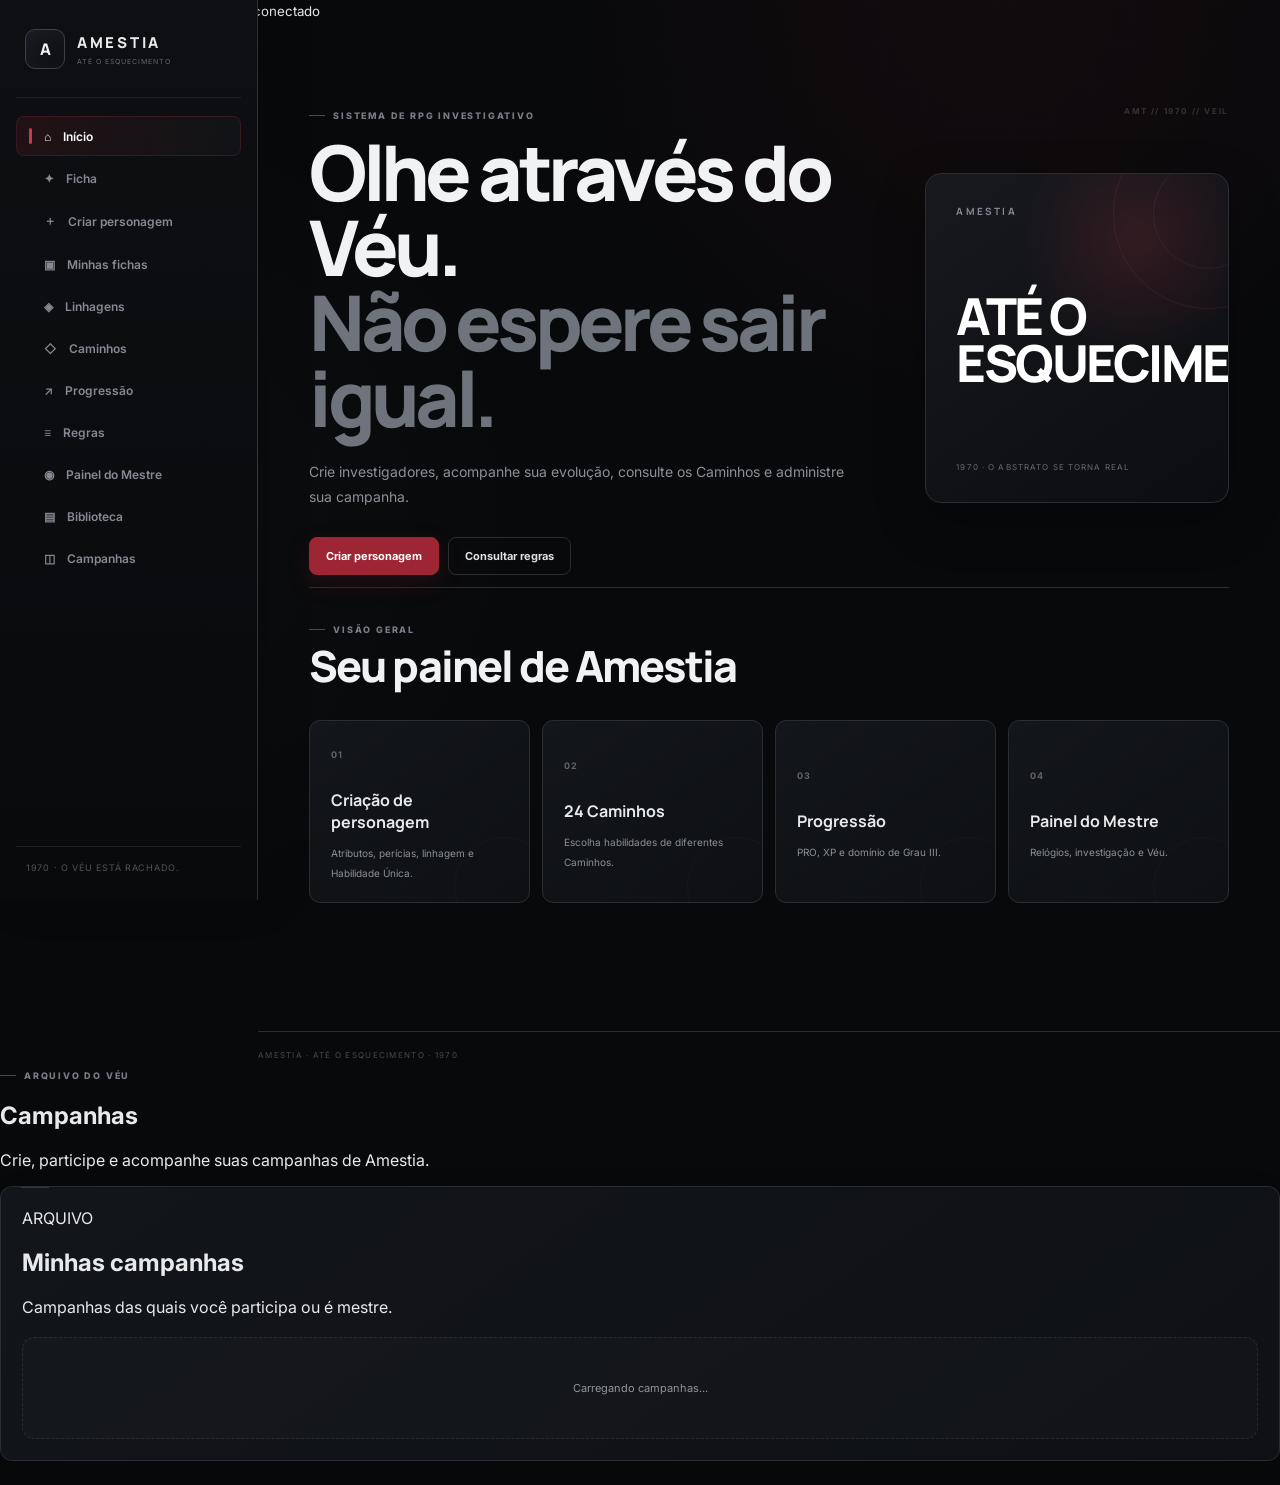
==== commit 5c6ffe3b: "Add files via upload" ====
--- a/index.html
+++ b/index.html
@@ -6,6 +6,55 @@
 <meta name="viewport" content="width=device-width, initial-scale=1.0">
 
 <title>Amestia — Até o Esquecimento</title>
+
+  <div class="amestia-conta" id="areaConta">
+
+    <div class="amestia-conta-info">
+
+        <img
+            id="usuarioFoto"
+            class="usuario-foto"
+            src=""
+            alt="Foto do usuário"
+            style="display: none;"
+        >
+
+        <div>
+
+            <strong id="usuarioNome">
+                Visitante
+            </strong>
+
+            <span id="usuarioEmail">
+                Entre para continuar
+            </span>
+
+            <small id="statusLogin">
+                Desconectado
+            </small>
+
+        </div>
+
+    </div>
+
+
+    <button
+        id="btnEntrarGoogle"
+        type="button"
+    >
+        Entrar com Google
+    </button>
+
+
+    <button
+        id="btnSair"
+        type="button"
+        style="display: none;"
+    >
+        Sair
+    </button>
+
+</div>
 
 <link rel="preconnect" href="https://fonts.googleapis.com">
 <link rel="preconnect" href="https://fonts.gstatic.com" crossorigin>
@@ -84,15 +133,20 @@
             <span>Regras</span>
         </button>
 
-        <button class="nav-item" data-tab="mestre">
-            ⚙
-            <span>Mestre</span>
-        </button>
+<button class="nav-item" data-tab="mestre">
+    ◉
+    <span>Painel do Mestre</span>
+</button>
 
         <button class="nav-item" data-tab="biblioteca">
             ▤
             <span>Biblioteca</span>
         </button>
+
+      <button class="nav-item" data-tab="campanhas">
+    ◫
+    <span>Campanhas</span>
+</button>
 
     </nav>
 
@@ -1230,6 +1284,35 @@
 
 </div>
 
+  <!-- =========================================================
+     PAINEL DO MESTRE
+========================================================= -->
+
+<section
+    id="masterCampaignPanel"
+    class="master-campaign-panel"
+>
+
+    <div class="empty-state">
+
+        <h3>
+            Nenhuma campanha aberta
+        </h3>
+
+        <p>
+            Abra uma campanha para acessar o painel do mestre.
+        </p>
+
+    </div>
+
+</section>
+
+
+<div
+    id="masterCharacterViewer"
+    class="master-character-viewer"
+></div>
+
 
 <!-- DENSIDADE -->
 
@@ -1401,6 +1484,218 @@
 
 </section>
 
+  <section
+    id="tab-campanhas"
+    class="app-screen"
+>
+    <!-- conteúdo das campanhas -->
+</section>
+
+  
+<!-- =====================================================
+     CAMPANHAS
+===================================================== -->
+
+<section id="campanhas" class="tab">
+
+    <div class="section-head">
+
+        <div>
+
+            <span class="eyebrow">
+                ARQUIVO DO VÉU
+            </span>
+
+            <h2>
+                Campanhas
+            </h2>
+
+            <p>
+                Crie, participe e acompanhe suas campanhas de Amestia.
+            </p>
+
+        </div>
+
+    </div>
+
+
+    <!-- =================================================
+         AÇÕES
+    ================================================== -->
+
+    <div class="campaign-actions-grid">
+
+        <!-- CRIAR -->
+
+        <section class="panel">
+
+            <div class="section-heading">
+
+                <span class="tag">
+                    NOVA CAMPANHA
+                </span>
+
+                <h3>
+                    Criar campanha
+                </h3>
+
+            </div>
+
+
+            <form id="campaignCreateForm">
+
+                <div class="field">
+
+                    <label for="campaignName">
+                        Nome da campanha
+                    </label>
+
+                    <input
+                        id="campaignName"
+                        type="text"
+                        placeholder="Ex.: O Último Véu"
+                        maxlength="100"
+                        required
+                    >
+
+                </div>
+
+
+                <div class="field">
+
+                    <label for="campaignDescription">
+                        Descrição
+                    </label>
+
+                    <textarea
+                        id="campaignDescription"
+                        rows="5"
+                        maxlength="500"
+                        placeholder="Descreva brevemente a campanha..."
+                    ></textarea>
+
+                </div>
+
+
+                <button
+                    type="submit"
+                    class="btn primary"
+                >
+                    Criar campanha
+                </button>
+
+            </form>
+
+        </section>
+
+
+        <!-- ENTRAR -->
+
+        <section class="panel">
+
+            <div class="section-heading">
+
+                <span class="tag">
+                    PARTICIPAR
+                </span>
+
+                <h3>
+                    Entrar em campanha
+                </h3>
+
+            </div>
+
+
+            <form id="campaignJoinForm">
+
+                <div class="field">
+
+                    <label for="campaignCode">
+                        Código da campanha
+                    </label>
+
+                    <input
+                        id="campaignCode"
+                        type="text"
+                        placeholder="Ex.: AM7K2P"
+                        maxlength="6"
+                        autocomplete="off"
+                        required
+                    >
+
+                </div>
+
+
+                <p class="field-help">
+                    Digite o código fornecido pelo mestre.
+                </p>
+
+
+                <button
+                    type="submit"
+                    class="btn primary"
+                >
+                    Entrar na campanha
+                </button>
+
+            </form>
+
+        </section>
+
+    </div>
+
+
+    <!-- =================================================
+         MINHAS CAMPANHAS
+    ================================================== -->
+
+    <section class="panel campaign-list-panel">
+
+        <div class="section-heading">
+
+            <span class="tag">
+                ARQUIVO
+            </span>
+
+            <h3>
+                Minhas campanhas
+            </h3>
+
+            <p>
+                Campanhas das quais você participa ou é mestre.
+            </p>
+
+        </div>
+
+
+        <div
+            id="campaignGrid"
+            class="campaign-grid"
+        >
+
+            <div class="empty-state">
+
+                <p>
+                    Carregando campanhas...
+                </p>
+
+            </div>
+
+        </div>
+
+    </section>
+
+
+    <!-- =================================================
+         CAMPANHA ABERTA
+    ================================================== -->
+
+    <section
+        id="campaignPanel"
+        class="campaign-open-panel"
+    ></section>
+
+</section>
 
 <!-- =====================================================
      BIBLIOTECA
@@ -1448,6 +1743,76 @@
 
 </div>
 
+  <section id="screen-campanhas" class="screen">
+
+    <div class="page-header">
+
+        <div>
+            <span class="eyebrow">
+                ARQUIVO DO VÉU
+            </span>
+
+            <h1>Campanhas</h1>
+
+            <p>
+                Crie, participe e acompanhe suas campanhas de Amestia.
+            </p>
+        </div>
+
+    </div>
+
+    
+    <!-- =====================================================
+         MINHAS CAMPANHAS
+    ====================================================== -->
+
+    <section class="panel campaign-list-panel">
+
+        <div class="section-heading">
+
+            <span class="tag">
+                ARQUIVO
+            </span>
+
+            <h2>
+                Minhas campanhas
+            </h2>
+
+            <p>
+                Campanhas das quais você participa ou é mestre.
+            </p>
+
+        </div>
+
+
+        <div
+            id="campaignGrid"
+            class="campaign-grid"
+        >
+
+            <div class="empty-state">
+
+                <p>
+                    Carregando campanhas...
+                </p>
+
+            </div>
+
+        </div>
+
+    </section>
+
+
+    <!-- =====================================================
+         CAMPANHA ABERTA
+    ====================================================== -->
+
+    <section
+        id="campaignPanel"
+        class="campaign-open-panel"
+    ></section>
+
+</section>
 
 <!-- =====================================================
      JAVASCRIPT
@@ -1457,8 +1822,12 @@
 <script src="caminhos.js"></script>
 <script src="ficha.js"></script>
 <script src="mestre.js"></script>
+<script src="campanhas.js"></script>
+<script src="painel-mestre.js"></script>
 <script src="app.js"></script>
 
+<script type="module" src="auth.js"></script>
+  
 </body>
 
 </html>
--- a/style.css
+++ b/style.css
@@ -2365,4 +2365,1293 @@
         grid-template-columns: 1fr;
     }
 
+}
+/* =========================================================
+   CAMPANHAS
+========================================================= */
+
+.campaign-actions-grid {
+    display: grid;
+    grid-template-columns: repeat(2, minmax(0, 1fr));
+    gap: 20px;
+    margin-bottom: 24px;
+}
+
+
+.campaign-list-panel {
+    margin-bottom: 24px;
+}
+
+
+.campaign-grid {
+    display: grid;
+    grid-template-columns: repeat(
+        auto-fill,
+        minmax(280px, 1fr)
+    );
+    gap: 16px;
+    margin-top: 20px;
+}
+
+
+.campaign-card {
+    position: relative;
+    padding: 20px;
+
+    background:
+        linear-gradient(
+            145deg,
+            rgba(255,255,255,.035),
+            rgba(255,255,255,.012)
+        );
+
+    border: 1px solid rgba(255,255,255,.08);
+    border-radius: 14px;
+
+    transition:
+        transform .2s ease,
+        border-color .2s ease,
+        background .2s ease;
+}
+
+
+.campaign-card:hover {
+    transform: translateY(-2px);
+
+    border-color:
+        rgba(158,38,52,.55);
+
+    background:
+        linear-gradient(
+            145deg,
+            rgba(158,38,52,.08),
+            rgba(255,255,255,.02)
+        );
+}
+
+
+.campaign-card-head {
+    display: flex;
+    align-items: flex-start;
+    justify-content: space-between;
+    gap: 12px;
+}
+
+
+.campaign-card h3 {
+    margin: 8px 0 10px;
+    font-size: 1.15rem;
+}
+
+
+.campaign-card p {
+    color: var(--text-muted, #92959d);
+    line-height: 1.6;
+    font-size: .92rem;
+}
+
+
+.campaign-meta {
+    display: flex;
+    flex-wrap: wrap;
+    gap: 8px;
+    margin-top: 18px;
+}
+
+
+.campaign-meta span {
+    padding: 6px 9px;
+
+    border: 1px solid rgba(255,255,255,.07);
+    border-radius: 8px;
+
+    background: rgba(255,255,255,.025);
+
+    color: var(--text-muted, #92959d);
+
+    font-size: .78rem;
+}
+
+
+.campaign-meta strong {
+    color: #fff;
+    letter-spacing: .08em;
+}
+
+
+.card-actions {
+    display: flex;
+    flex-wrap: wrap;
+    gap: 8px;
+    margin-top: 18px;
+}
+
+
+.small-btn {
+    border: 1px solid rgba(255,255,255,.1);
+
+    background: rgba(255,255,255,.04);
+
+    color: #eee;
+
+    padding: 9px 13px;
+
+    border-radius: 8px;
+
+    cursor: pointer;
+
+    font: inherit;
+    font-size: .82rem;
+
+    transition:
+        background .2s ease,
+        border-color .2s ease;
+}
+
+
+.small-btn:hover {
+    background: rgba(255,255,255,.08);
+    border-color: rgba(158,38,52,.55);
+}
+
+
+.small-btn.danger:hover {
+    border-color: rgba(190,50,65,.8);
+    color: #ff9ba6;
+}
+
+
+/* =========================================================
+   PAINEL DA CAMPANHA
+========================================================= */
+
+.campaign-open-panel {
+    margin-top: 24px;
+}
+
+
+.campaign-panel-header {
+    display: grid;
+    grid-template-columns: 1fr auto;
+    gap: 24px;
+
+    padding: 26px;
+
+    border: 1px solid rgba(255,255,255,.08);
+    border-radius: 16px;
+
+    background:
+        linear-gradient(
+            145deg,
+            rgba(158,38,52,.10),
+            rgba(255,255,255,.02)
+        );
+
+    margin-bottom: 20px;
+}
+
+
+.campaign-panel-header h2 {
+    margin: 8px 0;
+    font-size: clamp(1.5rem, 4vw, 2.2rem);
+}
+
+
+.campaign-panel-header p {
+    color: var(--text-muted, #92959d);
+    max-width: 700px;
+    line-height: 1.6;
+}
+
+
+.campaign-code {
+    margin-top: 8px;
+
+    padding: 12px 16px;
+
+    border-radius: 9px;
+
+    background: rgba(0,0,0,.35);
+
+    border: 1px solid rgba(158,38,52,.4);
+
+    color: #fff;
+
+    font-family:
+        "Courier New",
+        monospace;
+
+    font-size: 1.15rem;
+
+    letter-spacing: .18em;
+
+    text-align: center;
+}
+
+
+.campaign-members {
+    display: grid;
+
+    grid-template-columns:
+        repeat(
+            auto-fill,
+            minmax(220px, 1fr)
+        );
+
+    gap: 10px;
+
+    margin-top: 16px;
+}
+
+
+.campaign-member {
+    display: flex;
+    flex-direction: column;
+    gap: 5px;
+
+    padding: 14px;
+
+    border: 1px solid rgba(255,255,255,.07);
+    border-radius: 10px;
+
+    background: rgba(255,255,255,.025);
+}
+
+
+.campaign-member span {
+    font-weight: 600;
+}
+
+
+.campaign-member small {
+    color: var(--text-muted, #92959d);
+
+    font-family:
+        "Courier New",
+        monospace;
+
+    font-size: .7rem;
+
+    overflow: hidden;
+    text-overflow: ellipsis;
+}
+
+
+.campaign-characters {
+    display: grid;
+
+    grid-template-columns:
+        repeat(
+            auto-fill,
+            minmax(230px, 1fr)
+        );
+
+    gap: 12px;
+
+    margin-top: 16px;
+}
+
+
+.campaign-character {
+    padding: 16px;
+
+    border-radius: 11px;
+
+    border: 1px solid rgba(255,255,255,.07);
+
+    background:
+        rgba(255,255,255,.025);
+}
+
+
+.campaign-character h4 {
+    margin: 8px 0;
+}
+
+
+.campaign-character p {
+    margin: 5px 0;
+
+    color: var(--text-muted, #92959d);
+
+    font-size: .85rem;
+}
+
+
+.campaign-tools {
+    display: flex;
+    flex-wrap: wrap;
+    gap: 10px;
+
+    margin-top: 16px;
+}
+
+
+/* =========================================================
+   ESTADO VAZIO
+========================================================= */
+
+.empty-state {
+    padding: 32px 20px;
+
+    text-align: center;
+
+    border: 1px dashed rgba(255,255,255,.09);
+
+    border-radius: 12px;
+
+    background:
+        rgba(255,255,255,.015);
+}
+
+
+.empty-state h3 {
+    margin-top: 0;
+}
+
+
+.empty-state p {
+    color: var(--text-muted, #92959d);
+}
+
+
+/* =========================================================
+   RESPONSIVO
+========================================================= */
+
+@media (max-width: 760px) {
+
+    .campaign-actions-grid {
+        grid-template-columns: 1fr;
+    }
+
+
+    .campaign-panel-header {
+        grid-template-columns: 1fr;
+    }
+
+
+    .campaign-code {
+        max-width: 220px;
+    }
+
+
+    .campaign-grid {
+        grid-template-columns: 1fr;
+    }
+
+
+    .campaign-members,
+    .campaign-characters {
+        grid-template-columns: 1fr;
+    }
+
+
+    .card-actions {
+        flex-direction: column;
+    }
+
+
+    .small-btn {
+        width: 100%;
+    }
+
+}
+/* =========================================================
+   SELETOR DE PERSONAGEM DA CAMPANHA
+========================================================= */
+
+.campaign-character-select {
+    display: flex;
+    flex-wrap: wrap;
+    gap: 12px;
+    align-items: center;
+    margin-top: 18px;
+}
+
+
+.campaign-character-select select {
+    flex: 1;
+    min-width: 220px;
+
+    min-height: 46px;
+
+    padding: 0 14px;
+
+    border-radius: 9px;
+
+    border: 1px solid rgba(255,255,255,.1);
+
+    background: #0d0f12;
+
+    color: #fff;
+
+    font: inherit;
+
+    outline: none;
+}
+
+
+.campaign-character-select select:focus {
+    border-color: rgba(158,38,52,.8);
+}
+
+
+.linked-character {
+    display: flex;
+    align-items: center;
+    flex-wrap: wrap;
+    gap: 12px;
+
+    margin-top: 18px;
+    padding: 14px;
+
+    border-radius: 10px;
+
+    border: 1px solid rgba(158,38,52,.35);
+
+    background:
+        rgba(158,38,52,.06);
+}
+
+
+.linked-character strong {
+    flex: 1;
+}
+
+
+@media (max-width: 600px) {
+
+    .campaign-character-select {
+        flex-direction: column;
+        align-items: stretch;
+    }
+
+
+    .campaign-character-select select,
+    .campaign-character-select .btn {
+        width: 100%;
+    }
+
+
+    .linked-character {
+        align-items: stretch;
+        flex-direction: column;
+    }
+
+}
+/* =========================================================
+   PAINEL DO MESTRE
+========================================================= */
+
+.master-campaign-panel {
+    width: 100%;
+}
+
+
+.master-dashboard {
+    display: flex;
+    flex-direction: column;
+    gap: 20px;
+}
+
+
+/* =========================================================
+   CABEÇALHO
+========================================================= */
+
+.master-dashboard-header {
+    display: flex;
+    align-items: flex-start;
+    justify-content: space-between;
+    gap: 24px;
+
+    padding: 28px;
+
+    border: 1px solid rgba(255,255,255,.08);
+    border-radius: 16px;
+
+    background:
+        linear-gradient(
+            145deg,
+            rgba(158,38,52,.12),
+            rgba(255,255,255,.02)
+        );
+}
+
+
+.master-dashboard-header h2 {
+    margin: 8px 0;
+
+    font-size:
+        clamp(
+            1.5rem,
+            4vw,
+            2.2rem
+        );
+}
+
+
+.master-dashboard-header p {
+    margin: 0;
+
+    color:
+        var(
+            --text-muted,
+            #92959d
+        );
+
+    line-height: 1.6;
+}
+
+
+.master-campaign-code {
+    min-width: 150px;
+
+    padding: 14px;
+
+    border-radius: 10px;
+
+    border: 1px solid
+        rgba(158,38,52,.4);
+
+    background:
+        rgba(0,0,0,.25);
+
+    text-align: center;
+}
+
+
+.master-campaign-code span {
+    display: block;
+
+    margin-bottom: 7px;
+
+    color:
+        var(
+            --text-muted,
+            #92959d
+        );
+
+    font-size: .7rem;
+
+    letter-spacing: .12em;
+}
+
+
+.master-campaign-code strong {
+    color: #fff;
+
+    font-family:
+        "Courier New",
+        monospace;
+
+    letter-spacing: .16em;
+}
+
+
+/* =========================================================
+   ESTATÍSTICAS
+========================================================= */
+
+.master-stats {
+    display: grid;
+
+    grid-template-columns:
+        repeat(
+            4,
+            minmax(0,1fr)
+        );
+
+    gap: 12px;
+}
+
+
+.master-stat {
+    padding: 18px;
+
+    border:
+        1px solid
+        rgba(255,255,255,.07);
+
+    border-radius: 12px;
+
+    background:
+        rgba(255,255,255,.025);
+}
+
+
+.master-stat-label {
+    display: block;
+
+    margin-bottom: 8px;
+
+    color:
+        var(
+            --text-muted,
+            #92959d
+        );
+
+    font-size: .7rem;
+
+    letter-spacing: .12em;
+}
+
+
+.master-stat strong {
+    font-size: 1.5rem;
+}
+
+
+/* =========================================================
+   NAVEGAÇÃO DO MESTRE
+========================================================= */
+
+.master-dashboard-nav {
+    display: flex;
+
+    gap: 5px;
+
+    padding: 5px;
+
+    overflow-x: auto;
+
+    border:
+        1px solid
+        rgba(255,255,255,.07);
+
+    border-radius: 10px;
+
+    background:
+        rgba(255,255,255,.02);
+}
+
+
+.master-tab {
+    flex: 1;
+
+    min-width: 120px;
+
+    padding: 11px 14px;
+
+    border: 0;
+
+    border-radius: 7px;
+
+    background: transparent;
+
+    color:
+        var(
+            --text-muted,
+            #92959d
+        );
+
+    cursor: pointer;
+
+    font: inherit;
+
+    transition:
+        background .2s ease,
+        color .2s ease;
+}
+
+
+.master-tab:hover {
+    color: #fff;
+
+    background:
+        rgba(255,255,255,.04);
+}
+
+
+.master-tab.active {
+    color: #fff;
+
+    background:
+        rgba(158,38,52,.35);
+}
+
+
+/* =========================================================
+   CONTEÚDO DAS ABAS
+========================================================= */
+
+.master-tab-content {
+    display: none;
+}
+
+
+.master-tab-content.active {
+    display: block;
+}
+
+
+.master-section-grid {
+    display: grid;
+
+    grid-template-columns:
+        repeat(
+            2,
+            minmax(0,1fr)
+        );
+
+    gap: 16px;
+
+    margin-bottom: 20px;
+}
+
+
+/* =========================================================
+   JOGADORES
+========================================================= */
+
+.master-player-list {
+    display: grid;
+
+    gap: 10px;
+}
+
+
+.master-player-card {
+    display: flex;
+
+    align-items: center;
+
+    gap: 14px;
+
+    padding: 15px;
+
+    border:
+        1px solid
+        rgba(255,255,255,.07);
+
+    border-radius: 11px;
+
+    background:
+        rgba(255,255,255,.025);
+}
+
+
+.master-player-icon {
+    display: grid;
+
+    place-items: center;
+
+    width: 42px;
+    height: 42px;
+
+    flex-shrink: 0;
+
+    border-radius: 50%;
+
+    background:
+        rgba(158,38,52,.25);
+
+    border:
+        1px solid
+        rgba(158,38,52,.4);
+
+    font-weight: 700;
+}
+
+
+.master-player-info {
+    flex: 1;
+}
+
+
+.master-player-info h4 {
+    margin: 5px 0;
+}
+
+
+.master-player-info p {
+    margin: 0;
+
+    color:
+        var(
+            --text-muted,
+            #92959d
+        );
+
+    font-size: .82rem;
+}
+
+
+/* =========================================================
+   PERSONAGENS
+========================================================= */
+
+.master-character-grid {
+    display: grid;
+
+    grid-template-columns:
+        repeat(
+            auto-fill,
+            minmax(270px,1fr)
+        );
+
+    gap: 14px;
+}
+
+
+.master-character-card {
+    padding: 18px;
+
+    border:
+        1px solid
+        rgba(255,255,255,.07);
+
+    border-radius: 12px;
+
+    background:
+        rgba(255,255,255,.025);
+}
+
+
+.master-character-top {
+    display: flex;
+
+    align-items: flex-start;
+
+    justify-content: space-between;
+
+    gap: 10px;
+}
+
+
+.master-character-top h3 {
+    margin: 7px 0 0;
+}
+
+
+.character-status {
+    padding: 5px 8px;
+
+    border-radius: 6px;
+
+    background:
+        rgba(50,150,90,.12);
+
+    border:
+        1px solid
+        rgba(50,150,90,.25);
+
+    color:
+        #8ed0a6;
+
+    font-size: .68rem;
+
+    letter-spacing: .08em;
+}
+
+
+.master-character-data {
+    display: grid;
+
+    gap: 9px;
+
+    margin-top: 18px;
+}
+
+
+.master-character-data div {
+    display: flex;
+
+    flex-direction: column;
+
+    gap: 3px;
+}
+
+
+.master-character-data span {
+    color:
+        var(
+            --text-muted,
+            #92959d
+        );
+
+    font-size: .68rem;
+
+    letter-spacing: .1em;
+}
+
+
+.master-character-data strong {
+    font-size: .88rem;
+}
+
+
+/* =========================================================
+   FERRAMENTAS
+========================================================= */
+
+.master-tools-grid {
+    display: grid;
+
+    grid-template-columns:
+        repeat(
+            2,
+            minmax(0,1fr)
+        );
+
+    gap: 14px;
+}
+
+
+.master-tool-card {
+    display: flex;
+
+    flex-direction: column;
+
+    align-items: flex-start;
+
+    gap: 8px;
+
+    padding: 22px;
+
+    border:
+        1px solid
+        rgba(255,255,255,.07);
+
+    border-radius: 13px;
+
+    background:
+        rgba(255,255,255,.025);
+
+    color: #fff;
+
+    cursor: pointer;
+
+    text-align: left;
+
+    font: inherit;
+
+    transition:
+        transform .2s ease,
+        border-color .2s ease,
+        background .2s ease;
+}
+
+
+.master-tool-card:hover {
+    transform:
+        translateY(-2px);
+
+    border-color:
+        rgba(158,38,52,.55);
+
+    background:
+        rgba(158,38,52,.08);
+}
+
+
+.master-tool-card > span {
+    font-size: 1.5rem;
+}
+
+
+.master-tool-card strong {
+    font-size: 1rem;
+}
+
+
+.master-tool-card small {
+    color:
+        var(
+            --text-muted,
+            #92959d
+        );
+
+    line-height: 1.5;
+}
+
+
+/* =========================================================
+   VISUALIZADOR DE FICHA
+========================================================= */
+
+.master-character-viewer {
+    display: none;
+
+    margin-top: 20px;
+}
+
+
+.master-character-viewer.active {
+    display: block;
+}
+
+
+.master-sheet {
+    padding: 24px;
+
+    border:
+        1px solid
+        rgba(255,255,255,.08);
+
+    border-radius: 15px;
+
+    background:
+        linear-gradient(
+            145deg,
+            rgba(255,255,255,.035),
+            rgba(255,255,255,.015)
+        );
+}
+
+
+.master-sheet-header {
+    margin-bottom: 24px;
+
+    padding-bottom: 18px;
+
+    border-bottom:
+        1px solid
+        rgba(255,255,255,.07);
+}
+
+
+.master-sheet-header h2 {
+    margin: 8px 0 4px;
+}
+
+
+.master-sheet-header p {
+    margin: 0;
+
+    color:
+        var(
+            --text-muted,
+            #92959d
+        );
+}
+
+
+.master-sheet-grid {
+    display: grid;
+
+    grid-template-columns:
+        repeat(
+            4,
+            minmax(0,1fr)
+        );
+
+    gap: 10px;
+
+    margin-bottom: 24px;
+}
+
+
+.master-sheet-block {
+    padding: 14px;
+
+    border:
+        1px solid
+        rgba(255,255,255,.07);
+
+    border-radius: 9px;
+
+    background:
+        rgba(255,255,255,.02);
+}
+
+
+.master-sheet-block span {
+    display: block;
+
+    margin-bottom: 5px;
+
+    color:
+        var(
+            --text-muted,
+            #92959d
+        );
+
+    font-size: .68rem;
+
+    letter-spacing: .1em;
+}
+
+
+.master-sheet-block strong {
+    font-size: 1.1rem;
+}
+
+
+/* =========================================================
+   ATRIBUTOS
+========================================================= */
+
+.master-attributes {
+    display: grid;
+
+    grid-template-columns:
+        repeat(
+            6,
+            minmax(0,1fr)
+        );
+
+    gap: 8px;
+
+    margin:
+        12px 0
+        24px;
+}
+
+
+.master-attribute {
+    padding: 12px;
+
+    border:
+        1px solid
+        rgba(255,255,255,.07);
+
+    border-radius: 8px;
+
+    text-align: center;
+}
+
+
+.master-attribute span {
+    display: block;
+
+    margin-bottom: 6px;
+
+    color:
+        var(
+            --text-muted,
+            #92959d
+        );
+
+    font-size: .67rem;
+}
+
+
+.master-attribute strong {
+    font-size: 1.1rem;
+}
+
+
+/* =========================================================
+   INFORMAÇÕES DA FICHA
+========================================================= */
+
+.master-sheet-info {
+    margin-top: 12px;
+
+    padding: 15px;
+
+    border:
+        1px solid
+        rgba(255,255,255,.07);
+
+    border-radius: 9px;
+
+    background:
+        rgba(255,255,255,.02);
+}
+
+
+.master-sheet-info p {
+    margin: 8px 0;
+
+    color:
+        var(
+            --text-muted,
+            #92959d
+        );
+}
+
+
+.master-sheet-info strong {
+    color: #fff;
+}
+
+
+/* =========================================================
+   RESPONSIVO
+========================================================= */
+
+@media (max-width: 850px) {
+
+    .master-dashboard-header {
+        flex-direction: column;
+    }
+
+
+    .master-campaign-code {
+        width: 100%;
+    }
+
+
+    .master-stats {
+        grid-template-columns:
+            repeat(2,1fr);
+    }
+
+
+    .master-section-grid {
+        grid-template-columns: 1fr;
+    }
+
+
+    .master-tools-grid {
+        grid-template-columns: 1fr;
+    }
+
+
+    .master-sheet-grid {
+        grid-template-columns:
+            repeat(2,1fr);
+    }
+
+
+    .master-attributes {
+        grid-template-columns:
+            repeat(3,1fr);
+    }
+
+}
+
+
+@media (max-width: 600px) {
+
+    .master-dashboard-header {
+        padding: 20px;
+    }
+
+
+    .master-stats {
+        grid-template-columns: 1fr 1fr;
+    }
+
+
+    .master-player-card {
+        align-items: flex-start;
+
+        flex-wrap: wrap;
+    }
+
+
+    .master-player-card .small-btn {
+        width: 100%;
+    }
+
+
+    .master-sheet {
+        padding: 18px;
+    }
+
+
+    .master-sheet-grid {
+        grid-template-columns: 1fr 1fr;
+    }
+
+
+    .master-attributes {
+        grid-template-columns:
+            repeat(2,1fr);
+    }
+
 }
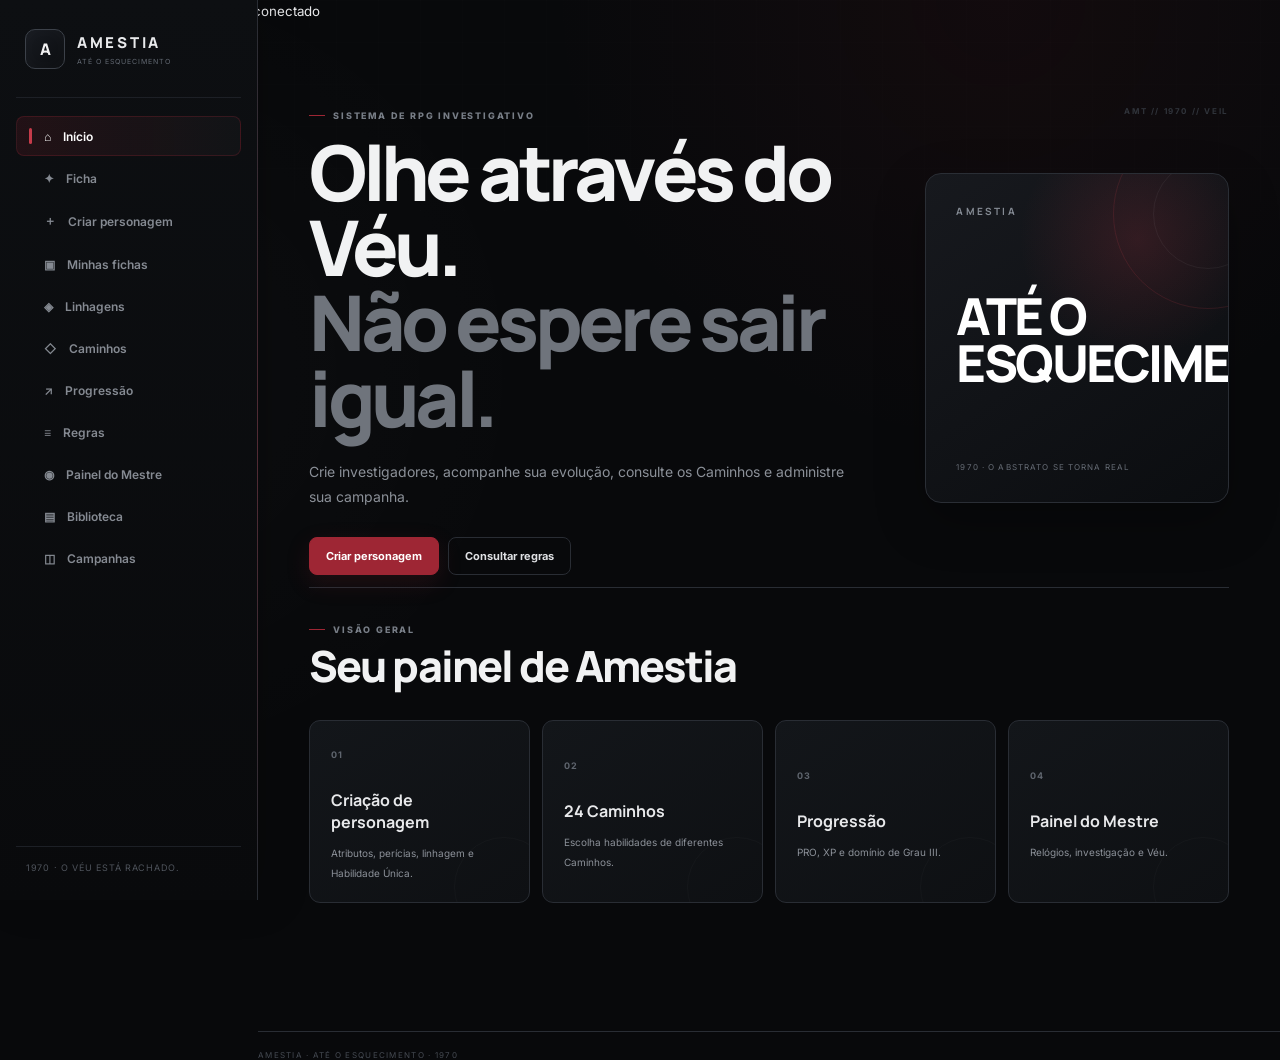
==== commit d77514f8: "Add files via upload" ====
--- a/index.html
+++ b/index.html
@@ -2,12 +2,48 @@
 <html lang="pt-BR">
 
 <head>
-<meta charset="UTF-8">
-<meta name="viewport" content="width=device-width, initial-scale=1.0">
-
-<title>Amestia — Até o Esquecimento</title>
-
-  <div class="amestia-conta" id="areaConta">
+
+    <meta charset="UTF-8">
+
+    <meta
+        name="viewport"
+        content="width=device-width, initial-scale=1.0"
+    >
+
+    <title>Amestia — Até o Esquecimento</title>
+
+    <link rel="preconnect" href="https://fonts.googleapis.com">
+
+    <link
+        rel="preconnect"
+        href="https://fonts.gstatic.com"
+        crossorigin
+    >
+
+    <link
+        href="https://fonts.googleapis.com/css2?family=Inter:wght@400;500;600;700&family=Manrope:wght@600;700;800&display=swap"
+        rel="stylesheet"
+    >
+
+    <link
+        rel="stylesheet"
+        href="style.css"
+    >
+
+</head>
+
+
+<body>
+
+
+<!-- =====================================================
+     CONTA / LOGIN
+===================================================== -->
+
+<div
+    class="amestia-conta"
+    id="areaConta"
+>
 
     <div class="amestia-conta-info">
 
@@ -56,26 +92,22 @@
 
 </div>
 
-<link rel="preconnect" href="https://fonts.googleapis.com">
-<link rel="preconnect" href="https://fonts.gstatic.com" crossorigin>
-
-<link
-href="https://fonts.googleapis.com/css2?family=Inter:wght@400;500;600;700&family=Manrope:wght@600;700;800&display=swap"
-rel="stylesheet">
-
-<link rel="stylesheet" href="style.css">
-
-</head>
-
-<body>
+
+<!-- =====================================================
+     APLICAÇÃO
+===================================================== -->
 
 <div class="app">
 
+
 <!-- =====================================================
      SIDEBAR
 ===================================================== -->
 
-<aside class="sidebar" id="sidebar">
+<aside
+    class="sidebar"
+    id="sidebar"
+>
 
     <div class="brand">
 
@@ -84,8 +116,15 @@
         </div>
 
         <div>
-            <strong>AMESTIA</strong>
-            <span>ATÉ O ESQUECIMENTO</span>
+
+            <strong>
+                AMESTIA
+            </strong>
+
+            <span>
+                ATÉ O ESQUECIMENTO
+            </span>
+
         </div>
 
     </div>
@@ -93,91 +132,193 @@
 
     <nav class="nav">
 
-        <button class="nav-item active" data-tab="inicio">
+
+        <!-- INÍCIO -->
+
+        <button
+            class="nav-item active"
+            data-tab="inicio"
+        >
             ⌂
-            <span>Início</span>
+            <span>
+                Início
+            </span>
         </button>
 
-        <button class="nav-item" data-tab="ficha">
+
+        <!-- FICHA -->
+
+        <button
+            class="nav-item"
+            data-tab="ficha"
+        >
             ✦
-            <span>Ficha</span>
+            <span>
+                Ficha
+            </span>
         </button>
 
-        <button class="nav-item" data-tab="criar-personagem">
+
+        <!-- CRIAR PERSONAGEM -->
+
+        <button
+            class="nav-item"
+            data-tab="criar-personagem"
+        >
             ＋
-            <span>Criar personagem</span>
+            <span>
+                Criar personagem
+            </span>
         </button>
 
-        <button class="nav-item" data-tab="fichas">
+
+        <!-- MINHAS FICHAS -->
+
+        <button
+            class="nav-item"
+            data-tab="fichas"
+        >
             ▣
-            <span>Minhas fichas</span>
+            <span>
+                Minhas fichas
+            </span>
         </button>
 
-        <button class="nav-item" data-tab="linhagens">
+
+        <!-- LINHAGENS -->
+
+        <button
+            class="nav-item"
+            data-tab="linhagens"
+        >
             ◈
-            <span>Linhagens</span>
+            <span>
+                Linhagens
+            </span>
         </button>
 
-        <button class="nav-item" data-tab="caminhos">
+
+        <!-- CAMINHOS -->
+
+        <button
+            class="nav-item"
+            data-tab="caminhos"
+        >
             ◇
-            <span>Caminhos</span>
+            <span>
+                Caminhos
+            </span>
         </button>
 
-        <button class="nav-item" data-tab="progressao">
+
+        <!-- PROGRESSÃO -->
+
+        <button
+            class="nav-item"
+            data-tab="progressao"
+        >
             ↗
-            <span>Progressão</span>
+            <span>
+                Progressão
+            </span>
         </button>
 
-        <button class="nav-item" data-tab="regras">
+
+        <!-- REGRAS -->
+
+        <button
+            class="nav-item"
+            data-tab="regras"
+        >
             ≡
-            <span>Regras</span>
+            <span>
+                Regras
+            </span>
         </button>
 
-<button class="nav-item" data-tab="mestre">
-    ◉
-    <span>Painel do Mestre</span>
-</button>
-
-        <button class="nav-item" data-tab="biblioteca">
+
+        <!-- MESTRE -->
+
+        <button
+            class="nav-item"
+            data-tab="mestre"
+        >
+            ◉
+            <span>
+                Painel do Mestre
+            </span>
+        </button>
+
+
+        <!-- BIBLIOTECA -->
+
+        <button
+            class="nav-item"
+            data-tab="biblioteca"
+        >
             ▤
-            <span>Biblioteca</span>
+            <span>
+                Biblioteca
+            </span>
         </button>
 
-      <button class="nav-item" data-tab="campanhas">
-    ◫
-    <span>Campanhas</span>
-</button>
+
+        <!-- CAMPANHAS -->
+
+        <button
+            class="nav-item"
+            data-tab="campanhas"
+        >
+            ◫
+            <span>
+                Campanhas
+            </span>
+        </button>
+
 
     </nav>
 
 
     <div class="sidebar-foot">
+
         1970 · O Véu está rachado.
+
     </div>
 
 </aside>
 
 
 <!-- =====================================================
-     CONTEÚDO
+     CONTEÚDO PRINCIPAL
 ===================================================== -->
 
 <main class="main">
+
+
+<!-- =====================================================
+     CABEÇALHO MOBILE
+===================================================== -->
 
 <header class="mobile-head">
 
     <button
         id="menuBtn"
         class="icon-btn"
+        type="button"
     >
         ☰
     </button>
 
-    <strong>AMESTIA</strong>
+
+    <strong>
+        AMESTIA
+    </strong>
+
 
     <button
         class="icon-btn"
         data-tab="criar-personagem"
+        type="button"
     >
         ＋
     </button>
@@ -189,7 +330,10 @@
      INÍCIO
 ===================================================== -->
 
-<section id="inicio" class="tab active">
+<section
+    id="inicio"
+    class="tab active"
+>
 
     <div class="hero">
 
@@ -199,29 +343,43 @@
                 SISTEMA DE RPG INVESTIGATIVO
             </span>
 
+
             <h1>
+
                 Olhe através do Véu.
+
                 <br>
-                <em>Não espere sair igual.</em>
+
+                <em>
+                    Não espere sair igual.
+                </em>
+
             </h1>
 
+
             <p>
+
                 Crie investigadores, acompanhe sua evolução,
                 consulte os Caminhos e administre sua campanha.
+
             </p>
+
 
             <div class="hero-actions">
 
                 <button
                     class="btn primary"
                     data-tab="ficha"
+                    type="button"
                 >
                     Criar personagem
                 </button>
 
+
                 <button
                     class="btn ghost"
                     data-tab="regras"
+                    type="button"
                 >
                     Consultar regras
                 </button>
@@ -233,13 +391,21 @@
 
         <div class="hero-card">
 
-            <span>AMESTIA</span>
+            <span>
+                AMESTIA
+            </span>
+
 
             <b>
+
                 ATÉ O
+
                 <br>
+
                 ESQUECIMENTO
+
             </b>
+
 
             <small>
                 1970 · O ABSTRATO SE TORNA REAL
@@ -258,6 +424,7 @@
                 VISÃO GERAL
             </span>
 
+
             <h2>
                 Seu painel de Amestia
             </h2>
@@ -269,20 +436,28 @@
 
     <div class="dashboard-grid">
 
+
         <button
             class="dash-card"
             data-tab="criar-personagem"
+            type="button"
         >
 
-            <span>01</span>
+            <span>
+                01
+            </span>
+
 
             <b>
                 Criação de personagem
             </b>
 
+
             <small>
+
                 Atributos, perícias,
                 linhagem e Habilidade Única.
+
             </small>
 
         </button>
@@ -291,16 +466,23 @@
         <button
             class="dash-card"
             data-tab="caminhos"
+            type="button"
         >
 
-            <span>02</span>
+            <span>
+                02
+            </span>
+
 
             <b>
                 24 Caminhos
             </b>
 
+
             <small>
+
                 Escolha habilidades de diferentes Caminhos.
+
             </small>
 
         </button>
@@ -309,16 +491,23 @@
         <button
             class="dash-card"
             data-tab="progressao"
+            type="button"
         >
 
-            <span>03</span>
+            <span>
+                03
+            </span>
+
 
             <b>
                 Progressão
             </b>
 
+
             <small>
+
                 PRO, XP e domínio de Grau III.
+
             </small>
 
         </button>
@@ -327,20 +516,28 @@
         <button
             class="dash-card"
             data-tab="mestre"
+            type="button"
         >
 
-            <span>04</span>
+            <span>
+                04
+            </span>
+
 
             <b>
                 Painel do Mestre
             </b>
 
+
             <small>
+
                 Relógios, investigação e Véu.
+
             </small>
 
         </button>
 
+
     </div>
 
 </section>
@@ -350,9 +547,16 @@
      CRIAÇÃO DE PERSONAGEM
 ===================================================== -->
 
-<section id="criar-personagem" class="tab">
-
-<div id="editorBundle" class="editor-bundle">
+<section
+    id="criar-personagem"
+    class="tab"
+>
+
+<div
+    id="editorBundle"
+    class="editor-bundle"
+>
+
 
 <div class="section-head">
 
@@ -362,10 +566,12 @@
             INVESTIGADOR
         </span>
 
+
         <h2>
             Ficha de personagem
         </h2>
 
+
         <p>
             Todos os valores derivados são recalculados automaticamente.
         </p>
@@ -378,13 +584,16 @@
         <button
             class="btn ghost"
             id="newSheet"
+            type="button"
         >
             Nova ficha
         </button>
 
+
         <button
             class="btn primary"
             id="saveSheet"
+            type="button"
         >
             Salvar
         </button>
@@ -406,7 +615,9 @@
 
 <div class="panel-title">
 
-    <span>01</span>
+    <span>
+        01
+    </span>
 
     <h3>
         Identidade
@@ -417,45 +628,59 @@
 
 <div class="grid-2">
 
+
 <label>
+
     Nome
+
     <input
         id="nome"
         placeholder="Nome do investigador"
     >
+
 </label>
 
 
 <label>
+
     Jogador
+
     <input
         id="jogador"
         placeholder="Nome do jogador"
     >
+
 </label>
 
 
 <label>
+
     Idade
+
     <input
         id="idade"
         type="number"
         min="0"
         placeholder="Idade"
     >
+
 </label>
 
 
 <label>
+
     Profissão / Histórico
+
     <input
         id="historico"
         placeholder="Ex.: Jornalista"
     >
+
 </label>
 
 
 <label>
+
     Linhagem
 
     <select id="linhagem">
@@ -470,6 +695,7 @@
 
 
 <label>
+
     Atributo-Guia
 
     <select id="guia">
@@ -499,6 +725,7 @@
 
 </label>
 
+
 </div>
 
 </div>
@@ -510,7 +737,9 @@
 
 <div class="panel-title">
 
-    <span>02</span>
+    <span>
+        02
+    </span>
 
     <h3>
         Atributos
@@ -521,12 +750,14 @@
     </small>
 
 </div>
+
 
 <div
     id="attrGrid"
     class="attr-grid"
 ></div>
 
+
 <div
     id="attrNotice"
     class="notice"
@@ -541,7 +772,9 @@
 
 <div class="panel-title">
 
-    <span>03</span>
+    <span>
+        03
+    </span>
 
     <h3>
         Perícias
@@ -552,12 +785,14 @@
     </small>
 
 </div>
+
 
 <div
     id="skillGrid"
     class="skill-grid"
 ></div>
 
+
 <div
     id="skillNotice"
     class="notice"
@@ -572,7 +807,9 @@
 
 <div class="panel-title">
 
-    <span>04</span>
+    <span>
+        04
+    </span>
 
     <h3>
         As três Âncoras
@@ -593,12 +830,14 @@
     <strong>
         Âncora I
     </strong>
+
 
     <input
         id="ancora1Nome"
         placeholder="Nome"
     >
 
+
     <textarea
         id="ancora1Desc"
         placeholder="O que representa e por que importa?"
@@ -613,11 +852,13 @@
         Âncora II
     </strong>
 
+
     <input
         id="ancora2Nome"
         placeholder="Nome"
     >
 
+
     <textarea
         id="ancora2Desc"
         placeholder="O que representa e por que importa?"
@@ -632,11 +873,13 @@
         Âncora III
     </strong>
 
+
     <input
         id="ancora3Nome"
         placeholder="Nome"
     >
 
+
     <textarea
         id="ancora3Desc"
         placeholder="O que representa e por que importa?"
@@ -656,7 +899,9 @@
 
 <div class="panel-title">
 
-    <span>05</span>
+    <span>
+        05
+    </span>
 
     <h3>
         Habilidade Única
@@ -670,6 +915,7 @@
 
 
 <div class="grid-2">
+
 
 <label>
 
@@ -709,6 +955,7 @@
 
 </label>
 
+
 </div>
 
 </div>
@@ -720,7 +967,9 @@
 
 <div class="panel-title">
 
-    <span>06</span>
+    <span>
+        06
+    </span>
 
     <h3>
         Equipamento
@@ -738,13 +987,15 @@
 </div>
 
 
-<!-- RECURSOS ATUAIS -->
+<!-- RECURSOS -->
 
 <div class="panel">
 
 <div class="panel-title">
 
-    <span>07</span>
+    <span>
+        07
+    </span>
 
     <h3>
         Recursos atuais
@@ -757,52 +1008,67 @@
 
 
 <label>
+
     PV atual
+
     <input
         id="pvAtual"
         type="number"
         min="0"
     >
+
 </label>
 
 
 <label>
+
     Estabilidade atual
+
     <input
         id="estabilidadeAtual"
         type="number"
         min="0"
     >
+
 </label>
 
 
 <label>
+
     Fluxo atual
+
     <input
         id="fluxoAtual"
         type="number"
         min="0"
     >
+
 </label>
 
 
 <label>
+
     PRO
+
     <input
         id="pro"
         type="number"
         min="0"
     >
+
 </label>
 
 
 <label>
+
     XP
+
     <input
         id="xp"
         type="number"
         min="0"
     >
+
 </label>
 
 
@@ -814,7 +1080,9 @@
 </div>
 
 
-<!-- LADO DIREITO -->
+<!-- =====================================================
+     LADO DIREITO
+===================================================== -->
 
 <aside class="sheet-side">
 
@@ -838,60 +1106,104 @@
 
 
 <div>
-<small>PV MÁX.</small>
-<strong id="pvMax">20</strong>
+
+<small>
+PV MÁX.
+</small>
+
+<strong id="pvMax">
+20
+</strong>
+
 <em>
 20 + Vigor × 3
 </em>
+
 </div>
 
 
 <div>
-<small>ESTABILIDADE</small>
-<strong id="estabilidadeMax">20</strong>
+
+<small>
+ESTABILIDADE
+</small>
+
+<strong id="estabilidadeMax">
+20
+</strong>
+
 <em>
 20 + Vontade × 2 + Cognição
 </em>
+
 </div>
 
 
 <div>
-<small>FLUXO</small>
-<strong id="fluxoMax">10</strong>
+
+<small>
+FLUXO
+</small>
+
+<strong id="fluxoMax">
+10
+</strong>
+
 <em id="fluxoFormula">
 10 + Cognição × 2
 </em>
+
 </div>
 
 
 <div>
-<small>DEFESA</small>
-<strong id="defesa">8</strong>
+
+<small>
+DEFESA
+</small>
+
+<strong id="defesa">
+8
+</strong>
+
 <em>
 8 + Agilidade + Proteção
 </em>
+
 </div>
 
 
 <div>
-<small>INICIATIVA</small>
+
+<small>
+INICIATIVA
+</small>
+
 <strong id="iniciativa">
 1d20 + 0
 </strong>
+
 <em>
 1d20 + Percepção + Prontidão
 </em>
+
 </div>
 
 
 <div>
-<small>MOVIMENTO</small>
+
+<small>
+MOVIMENTO
+</small>
+
 <strong id="movimento">
 8 m
 </strong>
+
 <em>
 8 + Agilidade
 </em>
+
 </div>
 
 
@@ -914,6 +1226,7 @@
 
 </div>
 
+
 <p id="lineageText">
 Selecione uma linhagem.
 </p>
@@ -935,16 +1248,21 @@
 
 </div>
 
+
 <p>
+
 Você pode aprender habilidades de vários Caminhos,
 mas apenas dois podem alcançar o Grau III.
+
 </p>
 
+
 <button
-class="btn ghost full-btn"
-data-tab="progressao"
+    class="btn ghost full-btn"
+    data-tab="progressao"
+    type="button"
 >
-Gerenciar progressão
+    Gerenciar progressão
 </button>
 
 </div>
@@ -952,6 +1270,7 @@
 
 </aside>
 
+
 </div>
 
 </div>
@@ -963,32 +1282,53 @@
      FICHA / VISUALIZAÇÃO
 ===================================================== -->
 
-<section id="ficha" class="tab">
+<section
+    id="ficha"
+    class="tab"
+>
 
 <div class="section-head">
+
     <div>
-        <span class="eyebrow">INVESTIGADOR</span>
-        <h2>Ficha de personagem</h2>
-        <p>Visualização da ficha atual. Você pode editar diretamente esta tela.</p>
+
+        <span class="eyebrow">
+            INVESTIGADOR
+        </span>
+
+
+        <h2>
+            Ficha de personagem
+        </h2>
+
+
+        <p>
+            Visualização da ficha atual. Você pode editar diretamente esta tela.
+        </p>
+
     </div>
+
 
     <div class="head-actions">
 
         <button
             class="btn ghost"
             id="backToSheets"
+            type="button"
         >
             Minhas fichas
         </button>
 
+
         <button
             class="btn primary"
             id="editSheet"
+            type="button"
         >
             Editar ficha
         </button>
 
     </div>
+
 </div>
 
 
@@ -1010,7 +1350,10 @@
      FICHAS
 ===================================================== -->
 
-<section id="fichas" class="tab">
+<section
+    id="fichas"
+    class="tab"
+>
 
 <div class="section-head">
 
@@ -1020,29 +1363,33 @@
 ARQUIVO PESSOAL
 </span>
 
+
 <h2>
 Minhas fichas
 </h2>
 
+
 <p>
 Fichas armazenadas neste dispositivo.
 </p>
 
 </div>
 
+
 <button
-class="btn primary"
-data-tab="criar-personagem"
+    class="btn primary"
+    data-tab="criar-personagem"
+    type="button"
 >
-＋ Nova ficha
+    ＋ Nova ficha
 </button>
 
 </div>
 
 
 <div
-id="savedSheets"
-class="saved-grid"
+    id="savedSheets"
+    class="saved-grid"
 ></div>
 
 </section>
@@ -1052,7 +1399,10 @@
      LINHAGENS
 ===================================================== -->
 
-<section id="linhagens" class="tab">
+<section
+    id="linhagens"
+    class="tab"
+>
 
 <div class="section-head">
 
@@ -1062,10 +1412,12 @@
 ORIGENS
 </span>
 
+
 <h2>
 Linhagens
 </h2>
 
+
 <p>
 A linhagem define aquilo que o personagem é.
 </p>
@@ -1076,8 +1428,8 @@
 
 
 <div
-id="lineageGrid"
-class="catalog-grid"
+    id="lineageGrid"
+    class="catalog-grid"
 ></div>
 
 </section>
@@ -1087,7 +1439,10 @@
      CAMINHOS
 ===================================================== -->
 
-<section id="caminhos" class="tab">
+<section
+    id="caminhos"
+    class="tab"
+>
 
 <div class="section-head">
 
@@ -1097,10 +1452,12 @@
 APOTEOSE
 </span>
 
+
 <h2>
 Os 24 Caminhos
 </h2>
 
+
 <p>
 Conheça os Caminhos e consulte suas habilidades.
 </p>
@@ -1112,9 +1469,10 @@
 
 <div class="path-toolbar">
 
+
 <input
-id="pathSearch"
-placeholder="Pesquisar Caminho ou habilidade..."
+    id="pathSearch"
+    placeholder="Pesquisar Caminho ou habilidade..."
 >
 
 
@@ -1138,12 +1496,13 @@
 
 </select>
 
+
 </div>
 
 
 <div
-id="pathGrid"
-class="path-grid"
+    id="pathGrid"
+    class="path-grid"
 ></div>
 
 </section>
@@ -1153,7 +1512,10 @@
      PROGRESSÃO
 ===================================================== -->
 
-<section id="progressao" class="tab">
+<section
+    id="progressao"
+    class="tab"
+>
 
 <div class="section-head">
 
@@ -1163,10 +1525,12 @@
 EVOLUÇÃO
 </span>
 
+
 <h2>
 Progressão
 </h2>
 
+
 <p>
 Gaste PRO para adquirir habilidades dos Caminhos.
 </p>
@@ -1178,12 +1542,14 @@
 
 <div class="progress-header">
 
+
 <div class="progress-resource">
 
 <span>
 PRO DISPONÍVEL
 </span>
 
+
 <strong id="progressPRO">
 0
 </strong>
@@ -1197,18 +1563,20 @@
 GRAUS III
 </span>
 
+
 <strong id="progressIII">
 0 / 2
 </strong>
 
 </div>
 
+
 </div>
 
 
 <div
-id="progressPathGrid"
-class="progress-path-grid"
+    id="progressPathGrid"
+    class="progress-path-grid"
 ></div>
 
 </section>
@@ -1218,7 +1586,10 @@
      REGRAS
 ===================================================== -->
 
-<section id="regras" class="tab">
+<section
+    id="regras"
+    class="tab"
+>
 
 <div class="section-head">
 
@@ -1228,10 +1599,12 @@
 CONSULTA
 </span>
 
+
 <h2>
 Regras de Amestia
 </h2>
 
+
 <p>
 Consulta rápida das regras.
 </p>
@@ -1243,16 +1616,19 @@
 
 <div class="rule-layout">
 
+
 <div
-id="ruleNav"
-class="rule-nav"
+    id="ruleNav"
+    class="rule-nav"
 ></div>
 
+
 <div
-id="ruleContent"
-class="rule-content"
+    id="ruleContent"
+    class="rule-content"
 ></div>
 
+
 </div>
 
 </section>
@@ -1262,7 +1638,10 @@
      MESTRE
 ===================================================== -->
 
-<section id="mestre" class="tab">
+<section
+    id="mestre"
+    class="tab"
+>
 
 <div class="section-head">
 
@@ -1272,10 +1651,12 @@
 MESTRE
 </span>
 
+
 <h2>
 Painel do Mestre
 </h2>
 
+
 <p>
 Ferramentas para conduzir investigações.
 </p>
@@ -1284,9 +1665,10 @@
 
 </div>
 
-  <!-- =========================================================
-     PAINEL DO MESTRE
-========================================================= -->
+
+<!-- =====================================================
+     PAINEL DA CAMPANHA DO MESTRE
+===================================================== -->
 
 <section
     id="masterCampaignPanel"
@@ -1314,7 +1696,9 @@
 ></div>
 
 
-<!-- DENSIDADE -->
+<!-- =====================================================
+     DENSIDADE DO VÉU
+===================================================== -->
 
 <div class="panel">
 
@@ -1324,6 +1708,7 @@
 01
 </span>
 
+
 <h3>
 Densidade do Véu
 </h3>
@@ -1333,11 +1718,13 @@
 
 <div class="veil-control">
 
+
 <button
-class="veil-btn"
-data-veil="-1"
+    class="veil-btn"
+    data-veil="-1"
+    type="button"
 >
-−
+    −
 </button>
 
 
@@ -1347,11 +1734,13 @@
 
 
 <button
-class="veil-btn"
-data-veil="1"
+    class="veil-btn"
+    data-veil="1"
+    type="button"
 >
-+
+    +
 </button>
+
 
 </div>
 
@@ -1363,7 +1752,9 @@
 </div>
 
 
-<!-- RELÓGIOS -->
+<!-- =====================================================
+     RELÓGIOS
+===================================================== -->
 
 <div class="panel">
 
@@ -1373,6 +1764,7 @@
 02
 </span>
 
+
 <h3>
 Relógios das Sombras
 </h3>
@@ -1382,9 +1774,10 @@
 
 <div class="clock-create">
 
+
 <input
-id="clockName"
-placeholder="Nome do relógio"
+    id="clockName"
+    placeholder="Nome do relógio"
 >
 
 
@@ -1406,24 +1799,28 @@
 
 
 <button
-id="createClock"
-class="btn primary"
+    id="createClock"
+    class="btn primary"
+    type="button"
 >
 Criar
 </button>
 
+
 </div>
 
 
 <div
-id="clockGrid"
-class="clock-grid"
+    id="clockGrid"
+    class="clock-grid"
 ></div>
 
 </div>
 
 
-<!-- INVESTIGAÇÃO -->
+<!-- =====================================================
+     INVESTIGAÇÃO
+===================================================== -->
 
 <div class="panel">
 
@@ -1433,6 +1830,7 @@
 03
 </span>
 
+
 <h3>
 Investigação
 </h3>
@@ -1442,41 +1840,55 @@
 
 <div class="investigation-grid">
 
+
 <label>
+
 Mistério
+
 <textarea
-id="misterio"
-rows="4"
+    id="misterio"
+    rows="4"
 ></textarea>
+
 </label>
 
 
 <label>
+
 Ameaça
+
 <textarea
-id="ameaca"
-rows="4"
+    id="ameaca"
+    rows="4"
 ></textarea>
+
 </label>
 
 
 <label>
+
 Pistas essenciais
+
 <textarea
-id="pistas"
-rows="4"
+    id="pistas"
+    rows="4"
 ></textarea>
+
 </label>
 
 
 <label>
+
 Consequência
+
 <textarea
-id="consequencia"
-rows="4"
+    id="consequencia"
+    rows="4"
 ></textarea>
+
 </label>
 
+
 </div>
 
 </div>
@@ -1484,224 +1896,244 @@
 
 </section>
 
-  <section
-    id="tab-campanhas"
-    class="app-screen"
+
+<!-- =====================================================
+     CAMPANHAS
+===================================================== -->
+
+<section
+    id="campanhas"
+    class="tab"
 >
-    <!-- conteúdo das campanhas -->
+
+<div class="section-head">
+
+    <div>
+
+        <span class="eyebrow">
+            ARQUIVO DO VÉU
+        </span>
+
+
+        <h2>
+            Campanhas
+        </h2>
+
+
+        <p>
+            Crie, participe e acompanhe suas campanhas de Amestia.
+        </p>
+
+    </div>
+
+</div>
+
+
+<!-- =====================================================
+     AÇÕES DE CAMPANHA
+===================================================== -->
+
+<div class="campaign-actions-grid">
+
+
+<!-- =====================================================
+     CRIAR CAMPANHA
+===================================================== -->
+
+<section class="panel">
+
+    <div class="section-heading">
+
+        <span class="tag">
+            NOVA CAMPANHA
+        </span>
+
+
+        <h3>
+            Criar campanha
+        </h3>
+
+    </div>
+
+
+    <form id="campaignCreateForm">
+
+
+        <div class="field">
+
+            <label for="campaignName">
+                Nome da campanha
+            </label>
+
+
+            <input
+                id="campaignName"
+                type="text"
+                placeholder="Ex.: O Último Véu"
+                maxlength="100"
+                required
+            >
+
+        </div>
+
+
+        <div class="field">
+
+            <label for="campaignDescription">
+                Descrição
+            </label>
+
+
+            <textarea
+                id="campaignDescription"
+                rows="5"
+                maxlength="500"
+                placeholder="Descreva brevemente a campanha..."
+            ></textarea>
+
+        </div>
+
+
+        <button
+            type="submit"
+            class="btn primary"
+        >
+            Criar campanha
+        </button>
+
+
+    </form>
+
 </section>
 
-  
-<!-- =====================================================
-     CAMPANHAS
-===================================================== -->
-
-<section id="campanhas" class="tab">
-
-    <div class="section-head">
-
-        <div>
-
-            <span class="eyebrow">
-                ARQUIVO DO VÉU
-            </span>
-
-            <h2>
-                Campanhas
-            </h2>
+
+<!-- =====================================================
+     ENTRAR EM CAMPANHA
+===================================================== -->
+
+<section class="panel">
+
+    <div class="section-heading">
+
+        <span class="tag">
+            PARTICIPAR
+        </span>
+
+
+        <h3>
+            Entrar em campanha
+        </h3>
+
+    </div>
+
+
+    <form id="campaignJoinForm">
+
+
+        <div class="field">
+
+            <label for="campaignCode">
+                Código da campanha
+            </label>
+
+
+            <input
+                id="campaignCode"
+                type="text"
+                placeholder="Ex.: AM7K2P"
+                maxlength="6"
+                autocomplete="off"
+                required
+            >
+
+        </div>
+
+
+        <p class="field-help">
+            Digite o código fornecido pelo mestre.
+        </p>
+
+
+        <button
+            type="submit"
+            class="btn primary"
+        >
+            Entrar na campanha
+        </button>
+
+
+    </form>
+
+</section>
+
+
+</div>
+
+
+<!-- =====================================================
+     MINHAS CAMPANHAS
+===================================================== -->
+
+<section class="panel campaign-list-panel">
+
+    <div class="section-heading">
+
+        <span class="tag">
+            ARQUIVO
+        </span>
+
+
+        <h3>
+            Minhas campanhas
+        </h3>
+
+
+        <p>
+            Campanhas das quais você participa ou é mestre.
+        </p>
+
+    </div>
+
+
+    <div
+        id="campaignGrid"
+        class="campaign-grid"
+    >
+
+        <div class="empty-state">
 
             <p>
-                Crie, participe e acompanhe suas campanhas de Amestia.
+                Carregando campanhas...
             </p>
 
         </div>
 
     </div>
 
-
-    <!-- =================================================
-         AÇÕES
-    ================================================== -->
-
-    <div class="campaign-actions-grid">
-
-        <!-- CRIAR -->
-
-        <section class="panel">
-
-            <div class="section-heading">
-
-                <span class="tag">
-                    NOVA CAMPANHA
-                </span>
-
-                <h3>
-                    Criar campanha
-                </h3>
-
-            </div>
-
-
-            <form id="campaignCreateForm">
-
-                <div class="field">
-
-                    <label for="campaignName">
-                        Nome da campanha
-                    </label>
-
-                    <input
-                        id="campaignName"
-                        type="text"
-                        placeholder="Ex.: O Último Véu"
-                        maxlength="100"
-                        required
-                    >
-
-                </div>
-
-
-                <div class="field">
-
-                    <label for="campaignDescription">
-                        Descrição
-                    </label>
-
-                    <textarea
-                        id="campaignDescription"
-                        rows="5"
-                        maxlength="500"
-                        placeholder="Descreva brevemente a campanha..."
-                    ></textarea>
-
-                </div>
-
-
-                <button
-                    type="submit"
-                    class="btn primary"
-                >
-                    Criar campanha
-                </button>
-
-            </form>
-
-        </section>
-
-
-        <!-- ENTRAR -->
-
-        <section class="panel">
-
-            <div class="section-heading">
-
-                <span class="tag">
-                    PARTICIPAR
-                </span>
-
-                <h3>
-                    Entrar em campanha
-                </h3>
-
-            </div>
-
-
-            <form id="campaignJoinForm">
-
-                <div class="field">
-
-                    <label for="campaignCode">
-                        Código da campanha
-                    </label>
-
-                    <input
-                        id="campaignCode"
-                        type="text"
-                        placeholder="Ex.: AM7K2P"
-                        maxlength="6"
-                        autocomplete="off"
-                        required
-                    >
-
-                </div>
-
-
-                <p class="field-help">
-                    Digite o código fornecido pelo mestre.
-                </p>
-
-
-                <button
-                    type="submit"
-                    class="btn primary"
-                >
-                    Entrar na campanha
-                </button>
-
-            </form>
-
-        </section>
-
-    </div>
-
-
-    <!-- =================================================
-         MINHAS CAMPANHAS
-    ================================================== -->
-
-    <section class="panel campaign-list-panel">
-
-        <div class="section-heading">
-
-            <span class="tag">
-                ARQUIVO
-            </span>
-
-            <h3>
-                Minhas campanhas
-            </h3>
-
-            <p>
-                Campanhas das quais você participa ou é mestre.
-            </p>
-
-        </div>
-
-
-        <div
-            id="campaignGrid"
-            class="campaign-grid"
-        >
-
-            <div class="empty-state">
-
-                <p>
-                    Carregando campanhas...
-                </p>
-
-            </div>
-
-        </div>
-
-    </section>
-
-
-    <!-- =================================================
-         CAMPANHA ABERTA
-    ================================================== -->
-
-    <section
-        id="campaignPanel"
-        class="campaign-open-panel"
-    ></section>
-
 </section>
 
+
+<!-- =====================================================
+     CAMPANHA ABERTA
+===================================================== -->
+
+<section
+    id="campaignPanel"
+    class="campaign-open-panel"
+></section>
+
+
+</section>
+
+
 <!-- =====================================================
      BIBLIOTECA
 ===================================================== -->
 
-<section id="biblioteca" class="tab">
+<section
+    id="biblioteca"
+    class="tab"
+>
 
 <div class="section-head">
 
@@ -1711,10 +2143,12 @@
 ARQUIVO
 </span>
 
+
 <h2>
 Biblioteca
 </h2>
 
+
 <p>
 Consulta organizada do livro.
 </p>
@@ -1725,109 +2159,54 @@
 
 
 <div
-id="libraryGrid"
-class="library-grid"
+    id="libraryGrid"
+    class="library-grid"
 ></div>
 
 </section>
 
 
+<!-- =====================================================
+     RODAPÉ
+===================================================== -->
+
 <footer>
 
-AMESTIA · ATÉ O ESQUECIMENTO · 1970
+    AMESTIA · ATÉ O ESQUECIMENTO · 1970
 
 </footer>
 
 
 </main>
 
-</div>
-
-  <section id="screen-campanhas" class="screen">
-
-    <div class="page-header">
-
-        <div>
-            <span class="eyebrow">
-                ARQUIVO DO VÉU
-            </span>
-
-            <h1>Campanhas</h1>
-
-            <p>
-                Crie, participe e acompanhe suas campanhas de Amestia.
-            </p>
-        </div>
-
-    </div>
-
-    
-    <!-- =====================================================
-         MINHAS CAMPANHAS
-    ====================================================== -->
-
-    <section class="panel campaign-list-panel">
-
-        <div class="section-heading">
-
-            <span class="tag">
-                ARQUIVO
-            </span>
-
-            <h2>
-                Minhas campanhas
-            </h2>
-
-            <p>
-                Campanhas das quais você participa ou é mestre.
-            </p>
-
-        </div>
-
-
-        <div
-            id="campaignGrid"
-            class="campaign-grid"
-        >
-
-            <div class="empty-state">
-
-                <p>
-                    Carregando campanhas...
-                </p>
-
-            </div>
-
-        </div>
-
-    </section>
-
-
-    <!-- =====================================================
-         CAMPANHA ABERTA
-    ====================================================== -->
-
-    <section
-        id="campaignPanel"
-        class="campaign-open-panel"
-    ></section>
-
-</section>
+
+</div>
+
 
 <!-- =====================================================
      JAVASCRIPT
 ===================================================== -->
 
 <script src="dados.js"></script>
+
 <script src="caminhos.js"></script>
+
 <script src="ficha.js"></script>
+
 <script src="mestre.js"></script>
+
 <script src="campanhas.js"></script>
+
 <script src="painel-mestre.js"></script>
+
 <script src="app.js"></script>
 
-<script type="module" src="auth.js"></script>
-  
+<script
+    type="module"
+    src="auth.js"
+></script>
+
+
 </body>
 
 </html>
